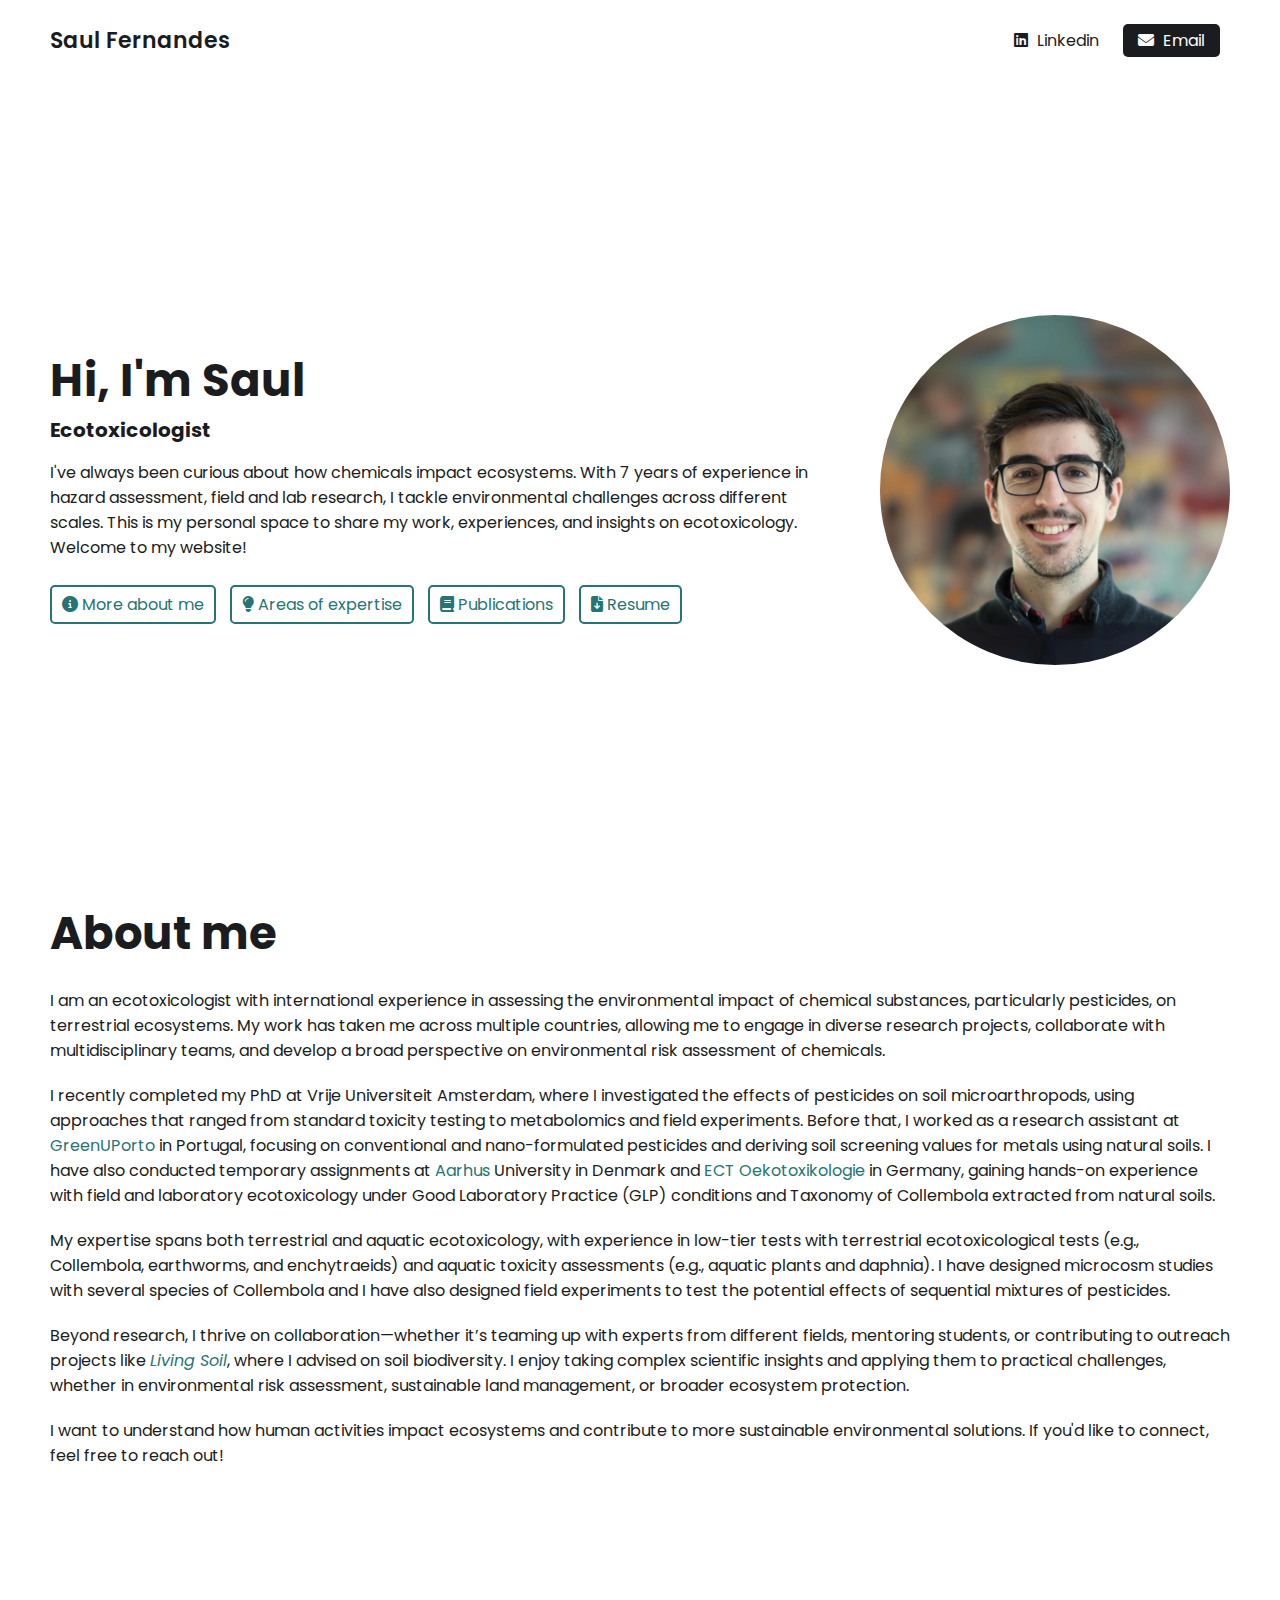
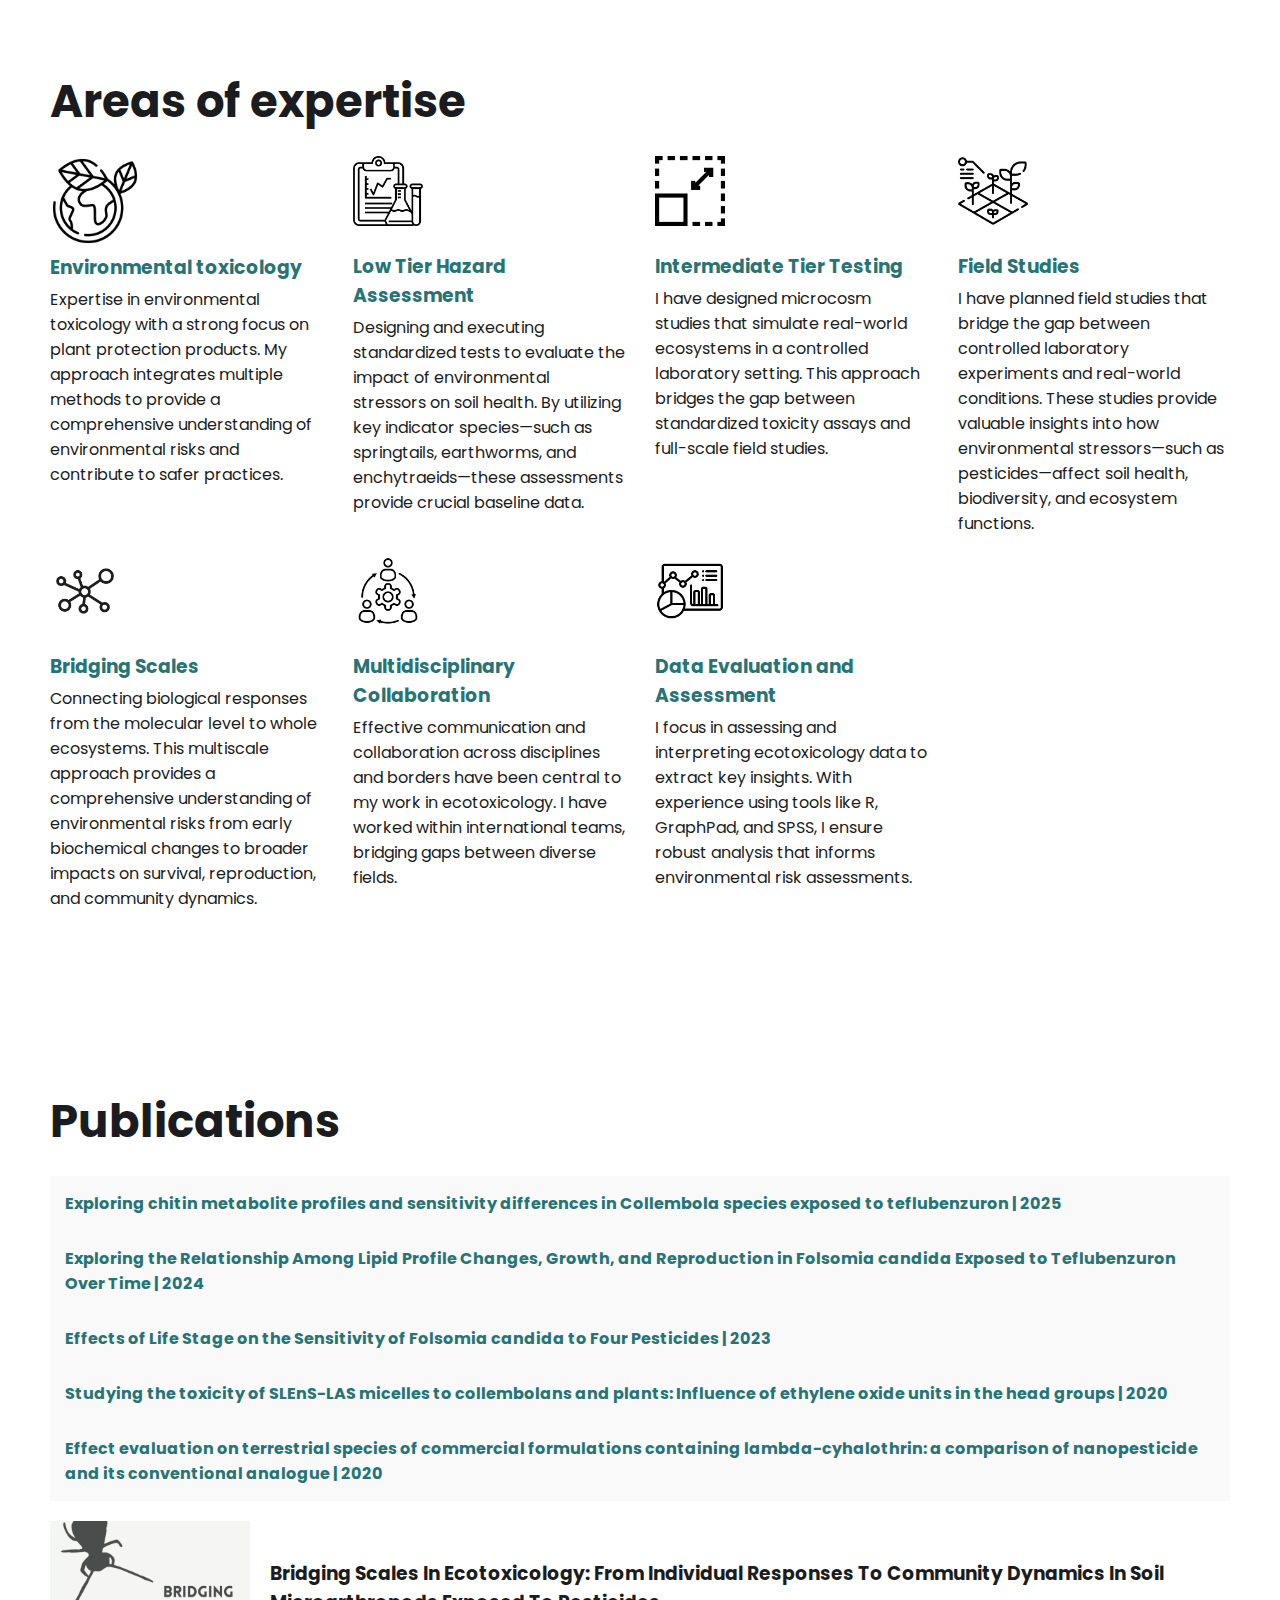
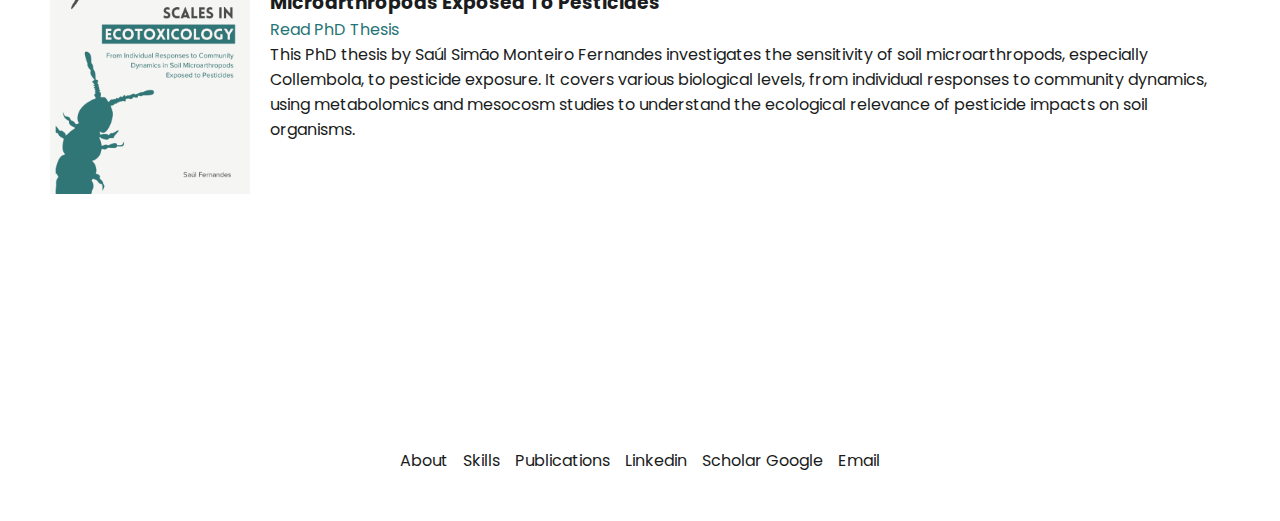
==== index.html @ 795090fe "fixed publication & email" ====
<!DOCTYPE html>
<html lang="en">
<head>
    <meta charset="UTF-8">
    <meta name="viewport" content="width=device-width, initial-scale=1.0">


    <link rel="preconnect" href="https://fonts.googleapis.com">
    <link rel="preconnect" href="https://fonts.gstatic.com" crossorigin>
    <link href="https://fonts.googleapis.com/css2?family=Poppins:wght@400;600&display=swap" rel="stylesheet">

    <link rel="stylesheet" href="https://cdnjs.cloudflare.com/ajax/libs/font-awesome/6.7.2/css/all.min.css" integrity="sha512-Evv84Mr4kqVGRNSgIGL/F/aIDqQb7xQ2vcrdIwxfjThSH8CSR7PBEakCr51Ck+w+/U6swU2Im1vVX0SVk9ABhg==" crossorigin="anonymous" referrerpolicy="no-referrer" />

    <link rel="stylesheet" href="styles.css">
    <title>Portolio</title>
</head>
<body>
    
    <!-- NAVBAR -->
     <nav>
        <div class="left">
            <a href="/">Saul Fernandes</a>
        </div>
        <div class="right">
            <a href="https://www.linkedin.com/in/saulmfernandes/" target="_blank" rel="noopener noreferrer">
                <i class="fa-brands fa-linkedin"></i>
                <span>Linkedin</span>
            </a>

            <a href="mailto:saulmfernandes@outlook.com">
                <i class="fa-solid fa-envelope"></i>
                <span>Email</span>
            </a>
        </div>
     </nav>

     <main>


        <!-- SECTION 1: Hero -->
        <section class="hero-section">
          <div class="text">
            <h2>Hi, I'm Saul </h2>
            <h1> Ecotoxicologist</h1>
            <p>I've always been curious about how chemicals impact ecosystems. With 7 years of experience in hazard assessment, field and lab research, I tackle environmental challenges across different scales. This is my personal space to share my work, experiences, and insights on ecotoxicology. Welcome to my website!
    
            <div class="links">

              <a href="#more">
                <i class="fa-solid fa-circle-info"></i>
                <span>More about me</span>
              </a>
              
              <a href="#skills">
                <i class="fa-solid fa-lightbulb"></i>
                <span>Areas of expertise</span>
              </a>

              <a href="#publications">
                <i class="fa-solid fa-book"></i>
                <span>Publications</span>
              </a>
                            
              <a href="fernandes_resume.pdf" download="fernandes_resume.pdf">
                <i class="fa-solid fa-file-arrow-down"></i>
                <span>Resume</span>
              </a>
            </div>
          </div>
    
          <div class="headshot">
            <img src="images/hero-headshot.webp" alt="john doe headshot">
          </div>
        </section>
        <!--SECTION 2: ABOUT ME-->

        <section id="more" class="more-section">
          <div class="text">
            <h2> About me </h2>
            <p>I am an ecotoxicologist with international experience in assessing the environmental impact of chemical substances, particularly pesticides, on terrestrial ecosystems. My work has taken me across multiple countries, allowing me to engage in diverse research projects, collaborate with multidisciplinary teams, and develop a broad perspective on environmental risk assessment of chemicals.</p>

            <p>I recently completed my PhD at Vrije Universiteit Amsterdam, where I investigated the effects of pesticides on soil microarthropods, using approaches that ranged from standard toxicity testing to metabolomics and field experiments. Before that, I worked as a research assistant at <a href="https://www.fc.up.pt/GreenUPorto/en/" target="_blank">GreenUPorto</a> in Portugal, focusing on conventional and nano-formulated pesticides and deriving soil screening values for metals using natural soils. I have also conducted temporary assignments at <a href="https://ecos.au.dk/en/researchconsultancy/themes/climatic-stress-lab" target="_blank">Aarhus</a> University in Denmark and <a href="https://ect.de/" target="_blank">ECT Oekotoxikologie</a> in Germany, gaining hands-on experience with field and laboratory ecotoxicology under Good Laboratory Practice (GLP) conditions and Taxonomy of Collembola extracted from natural soils.</p>

            <p>My expertise spans both terrestrial and aquatic ecotoxicology, with experience in low-tier tests with terrestrial ecotoxicological tests (e.g., Collembola, earthworms, and enchytraeids) and aquatic toxicity assessments (e.g., aquatic plants and daphnia). I have designed microcosm studies with several species of Collembola and I have also designed field experiments to test the potential effects of sequential mixtures of pesticides.</p>

            <p>Beyond research, I thrive on collaboration—whether it’s teaming up with experts from different fields, mentoring students, or contributing to outreach projects like <i><a href="https://insideoutside.nl/Living-Soil#:~:text=Studio%20Lecture%202023%3A%20Lecture%20on%20Symbiotic%20underground%20networks%20given%20by%20Justin%20Stewart%2C%20evolutionary%20ecologist%20/%20VU%20Amsterdam%20and%20Saul%20Fernandes%2C%20ecotoxicologist%20and%20collembola%20expert%20/%20VU%20Amsterdam." target="_blank">Living Soil</a></i>, where I advised on soil biodiversity. I enjoy taking complex scientific insights and applying them to practical challenges, whether in environmental risk assessment, sustainable land management, or broader ecosystem protection.</p>

            <p>I want to understand how human activities impact ecosystems and contribute to more sustainable environmental solutions. If you'd like to connect, feel free to reach out!</p>


         <!--SECTION 3: SKILLS-->
           
        <section id="skills" class="skills-section">
          <h2>Areas of expertise</h2>
          <div class="skills-container">
            <!-- skills 1 -->
            <div class="skills-item">
              <img src="images/environment-icon.png" width="90" height="90">
              <h3>Environmental toxicology</h3>
              <p>Expertise in environmental toxicology with a strong focus on plant protection products. My approach integrates multiple methods to provide a comprehensive understanding of environmental risks and contribute to safer practices.</p>
            </div>
            
            <!-- skills 2: Low Tier Hazard Assessment -->
            <div class="skills-item">
              <div class="icon">
                <img src="images/lab-icon.png" width="70" height="70">
              </div>
              <h3>Low Tier Hazard Assessment</h3>
              <p>
                Designing and executing standardized tests to evaluate the impact of environmental stressors on soil health. By utilizing key indicator species—such as springtails, earthworms, and enchytraeids—these assessments provide crucial baseline data.
              </p>
            </div>

                    <!-- skills 3 -->
            <div class="skills-item">
              <div class="icon">
                <img src="images/intermediate-icon.png" width="70" height="70">
              </div>
              <h3>Intermediate Tier Testing</h3>
              <p>I have designed microcosm studies that simulate real-world ecosystems in a controlled laboratory setting. This approach bridges the gap between standardized toxicity assays and full-scale field studies.</p>
            </div>
        
            <!-- skills 4: Field Studies -->
            <div class="skills-item">
              <div class="icon">
                <img src="images/field-icon.png" width="70" height="70">
              </div>
              <h3>Field Studies</h3>
              <p>
                I have planned field studies that bridge the gap between controlled laboratory experiments and real-world conditions. These studies provide valuable insights into how environmental stressors—such as pesticides—affect soil health, biodiversity, and ecosystem functions.
              </p>
            </div>

            <!-- skills 5: Bridging Scales -->
            <div class="skills-item">
              <div class="icon">
                <img src="images/scales-icon.png" width="70" height="70">
              </div>
              <h3>Bridging Scales</h3>
              <p>
               Connecting biological responses from the molecular level to whole ecosystems. This multiscale approach provides a comprehensive understanding of environmental risks from early biochemical changes to broader impacts on survival, reproduction, and community dynamics.
              </p>
            </div>

            <!-- skills 6: Communication & Multidisciplinary Collaboration -->
            <div class="skills-item">
              <div class="icon">
                <img src="images/colab-icon.png" width="70" height="70">
              </div>
              <h3>Multidisciplinary Collaboration</h3>
              <p>
                Effective communication and collaboration across disciplines and borders have been central to my work in ecotoxicology. I have worked within international teams, bridging gaps between diverse fields. 
              </p>
            </div>

               
            <!-- skills 7: Data Analysis -->
            <div class="skills-item">
              <div class="icon">
                <img src="images/data-icon.png" width="70" height="70">
              </div>
              <h3>Data Evaluation and Assessment</h3>
              <p>
                I focus in assessing and interpreting ecotoxicology data to extract key insights. With experience using tools like R, GraphPad, and SPSS, I ensure robust analysis that informs environmental risk assessments.
              </p>
            </div>

        </section>
                     
        <section id="publications" class="publications-section"></section>
            <h2>Publications</h2>
              <div class="faq-container">
                      <div class="faq-item" id="faq1">
                      <div class="faq-question"><a href="#faq1">Exploring chitin metabolite profiles and sensitivity differences in Collembola species exposed to teflubenzuron | 2025</a></div>
                      <div class="faq-answer"><p>Authors: Saúl Fernandes, Diana Ilyaskina, Matty P Berg, Marja H Lamoree, Pim E G Leonards, Cornelis A M van Gestel.</p>
                      <p>This study explores how different Collembola species respond to the pesticide teflubenzuron, focusing on chitin metabolism and sensitivity. It highlights the need for species-specific risk assessments in environmental regulations.</p>
                      <p><a href="https://www.sciencedirect.com/science/article/pii/S0147651325001101?via%3Dihub" target="_blank">Read Paper</a></p></div>
                </div>
                <div class="faq-container">
                  <div class="faq-item" id="faq2">
                  <div class="faq-question"><a href="#faq2">Exploring the Relationship Among Lipid Profile Changes, Growth, and Reproduction in Folsomia candida Exposed to Teflubenzuron Over Time | 2024</a></div>
                  <div class="faq-answer"><p>Authors: Diana Ilyaskina, Saúl Fernandes, Matty P. Berg, Marja H. Lamoree, Cornelis A. M. van Gestel, and Pim E. G. Leonards.</p>
                  <p>This study explores the effects of the insecticide teflubenzuron on Folsomia candida, linking lipid profile changes with reproduction and stress. Findings suggest lipid analysis can serve as an early-warning tool for pesticide-induced reproductive disturbances.</p>
                  <p><a href="https://setac.onlinelibrary.wiley.com/doi/full/10.1002/etc.5851" target="_blank">Read Paper</a></p>
                </div>
            </div>
          </div>
          <div class="faq-container">
            <div class="faq-item" id="faq3">
              <div class="faq-question"><a href="#faq3">Effects of Life Stage on the Sensitivity of Folsomia candida to Four Pesticides | 2023</a></div>
              <div class="faq-answer">
                <p>Authors: Saúl Fernandes, Kees Buskermolen, Diana Ilyaskina, Ruben Bakker, Cornelis A. M. van Gestel.</p>
                <p>This study investigates the sensitivity of Folsomia candida to four pesticides (cyproconazole, teflubenzuron, imidacloprid, and thiacloprid) at different life stages. Results indicate that younger springtails are more sensitive to insecticides, highlighting the importance of life stage in pesticide risk assessment.</p>
                <p><a href="https://setac.onlinelibrary.wiley.com/doi/full/10.1002/etc.5682" target="_blank">Read Paper</a></p>
              </div>
            </div>
          </div>
          
          <div class="faq-container">
            <div class="faq-item" id="faq4">
              <div class="faq-question"><a href="#faq4">Studying the toxicity of SLEnS-LAS micelles to collembolans and plants: Influence of ethylene oxide units in the head groups | 2020</a></div>
              <div class="faq-answer">
                <p>Authors: S. Fernandes, V. Nogueira, F. Antunes, I. Lopes, R. Pereira.</p>
                <p>This study evaluates the ecotoxicity of mixed micelles of linear alkylbenzene sulfonic acid (LAS) and ether sulfate-based surfactants (SLEnS) on soil organisms. Findings show that micelles with fewer ethylene oxide (EO) units are more toxic to Folsomia candida, and formulations with higher EO units are less hazardous, suggesting more sustainable surfactant designs.</p>
                <p><a href="https://doi.org/10.1016/j.jhazmat.2020.122522" target="_blank">Read Paper</a></p>
              </div>
            </div>
          </div>
        </div>
        <div class="faq-container">
          <div class="faq-item" id="faq5">
            <div class="faq-question"><a href="#faq5">Effect evaluation on terrestrial species of commercial formulations containing lambda-cyhalothrin: a comparison of nanopesticide and its conventional analogue | 2020</a></div>
            <div class="faq-answer">
              <p>Authors: Tatiana Andreani, Cláudio Matusse, Marta Gomes, Saul Fernandes, Anabela Cachada, Ruth Pereira.</p>
              <p>This study compares the toxicity of conventional and nanoencapsulated formulations of lambda-cyhalothrin on soil invertebrates and terrestrial plants. The findings highlight the increased toxicity of the nanoencapsulated insecticide on Folsomia candida and its impact on plant germination, underlining the importance of further ecotoxicological assessments for nanopesticides.</p>
              <p><a href="https://www.cabidigitallibrary.org/doi/full/10.5555/20219991161" target="_blank">Read Paper</a></p>
            </div>
          </div>
        </div>
        
        <section class="thesis">
          <div class="thesis-image">
            <img src="images/thesis.png" alt="Bridging Scales In Ecotoxicology Thesis Image" />
          </div>
          <div class="publication-text">
            <h3>Bridging Scales In Ecotoxicology: From Individual Responses To Community Dynamics In Soil Microarthropods Exposed To Pesticides</h3>
            <!-- Move the link outside of the paragraph -->
            <a href="https://research.vu.nl/en/publications/bridging-scales-in-ecotoxicology-from-individual-responses-to-com" target="_blank">Read PhD Thesis</a>
            <p>This PhD thesis by Saúl Simão Monteiro Fernandes investigates the sensitivity of soil microarthropods, especially Collembola, to pesticide exposure. It covers various biological levels, from individual responses to community dynamics, using metabolomics and mesocosm studies to understand the ecological relevance of pesticide impacts on soil organisms.</p>
          </div>
        </section>
        
      
</body>

<footer class="footer">
  <div class="footer-content">
      <nav>
          <a href="#about">About</a>
          <a href="#skills">Skills</a>
          <a href="#publications">Publications</a>
          <a href="https://www.linkedin.com/in/saulmfernandes/" target="_blank" rel="noopener noreferrer"><span>Linkedin</span></a>
          <a href="https://scholar.google.com/citations?hl=en&user=Pa9dKQcAAAAJ&view_op=list_works&sortby=pubdate"><span>Scholar Google</span></a>
          <a href="mailto:saulmfeernandes@outlook.com">    <span>Email</span></a>
      </nav>
  </div>
</footer>

</html>
---- styles.css ----
:root {
  --text-color: #1a1c20;
  --subtitle-color:#267475;
  --link-color: #267475;
  --background-color: #ffffff;
}

/* Global reset for margin, padding, and box-sizing to avoid inconsistencies across browsers */
* {
  margin: 0;
  padding: 0;
  box-sizing: border-box;
}

/* Smooth scrolling behavior when navigating through anchors */
html {
  scroll-padding-top: 80px; /* Adjust this value based on your navbar height */
}
/* Body styling: Background, text color, and max-width for layout */
body {
  font-family: 'Poppins', sans-serif;
  color: var(--text-color);
  background-color: var(--background-color);
  max-width: 1400px;
  margin: 0 auto;
}

/* Link styling */
a {
  color: var(--link-color);
  text-decoration: none;
}

/* NAVBAR */
nav {
  display: flex; /* Flexbox layout for navbar items */
  justify-content: space-between; /* Space between navbar items */
  align-items: center; /* Vertically center navbar items */
  padding: 0 50px;
  height: 80px;
}

/* Styling for links in the navbar on the left */
nav .left a {
  color: var(--text-color);
  font-size: 22px;
  font-weight: 600;
}

/* Styling for links in the navbar on the right */
nav .right a {
  color: var(--text-color);
  margin: 0 10px;
}

/* Styling for the last link on the right (button-style) */
nav .right a:last-child {
  color: var(--background-color);
  background-color: var(--text-color);
  padding: 5px 15px;
  border-radius: 5px;
}

/* Styling for span within links in navbar */
nav .right a span {
  margin-left: 5px;
}

/* SECTION 1: Hero */
.hero-section {
  display: flex; /* Flexbox for the hero section */
  justify-content: space-between; /* Space between text and image */
  align-items: center; /* Center vertically */
  height: calc(100vh - 80px); /* Full height minus navbar */
  padding: 0 50px;
  gap: 40px; /* Space between text and image */
}

.hero-section .text {
  flex: 5; /* Text section takes 5 parts of the space */

}

.hero-section .text h2 {
  font-size: 45px; /* Larger font size for title */
}

.hero-section .text h1 {
  font-size: 20px; /* Larger font size for title */
  margin-bottom: 15px; /* Adjust this value to control the space */
}

.hero-section .text .links {
  margin-top: 25px;
}

.hero-section .text .links a {
  display: inline-block; /* Inline block for links */
  padding: 5px 10px;
  border: 2px solid var(--link-color);
  border-radius: 5px;
  margin-right: 10px;
  margin-bottom: 10px;
  transition: .1s;
}

.hero-section .text .links a:hover {
  color: var(--text-color);
  border: 2px solid var(--text-color);
}

/* Headshot section in the hero: image */
.hero-section .headshot {
  flex: 2; /* Image section takes 2 parts of the space */
  display: flex;
  justify-content: right;
}

.hero-section .headshot img {
  width: 350px;
  border-radius: 50%; /* Circular image */
}


/* SECTION 2: About me */
.more-section {
  display: flex;
  align-items: flex-start; /* Align content to the left */
  height: calc(100vh - 80px);
  padding: 0 50px;
}


.more-section .text h2 {
  font-size: 45px; /* Larger font size for title */
  margin-bottom: 20px; /* Adjust this value to control the space */
  }

.more-section .text {
  font-size: 20; /* Larger font size for title */
}

.more-section .text p {
  margin-bottom: 20px; /* Adjust this value to control the space */
}
/* a selects for links */
.more-section a:hover {
  color: var(--text-color);
}

/* SECTION 3: Skills */
.skills-section {
  display: flex;
  flex-direction: column; /* Stack elements vertically */
  align-items: flex-start; /* Align content to the left */
  height: calc(100vh - 80px);
  margin-top: 200px;
}

.skills-section h2 {
  font-size: 36px;
  margin-bottom: 30px;
  text-align: left; /* Ensure text aligns left */
}
.skills-section h3 {
  font-size: 20;
  color: var(--subtitle-color);
  margin-bottom: 5px;
  text-align: left; /* Ensure text aligns left */
}

.skills-container {
  display: grid;
  text-align: left;
  grid-template-columns: repeat(4, 1fr); /* 4 items per row */
  gap: 0px 30px; /* Increased vertical space (50px) between boxes */
  max-width: 1400px; /* Match the width of the rest of the page */
  margin: 0 auto; /* Center the section */
}

.icon {
  font-size: 40px;
  margin-bottom: 10px;
}

/* Section 4: Publications */
.publications-section {
  display: flex;
  flex-direction: column;
  align-items: flex-start;
  padding: 0 50px; 
  margin-top: 200px; /* Space after the previous section */
  width: 100%;
}


.faq-container {
  overflow: hidden;
}


.faq-question {
  background: #f9f9f9;
  padding: 15px;
  cursor: pointer;
  font-weight: bold;
  display: flex;
  justify-content: space-between;
  align-items: center;
}

.faq-answer {
  display: none;
  padding: 15px;
  background: #fff;
}
.faq-item:target .faq-answer {
  display: block;
}

/* Section 4.1: thesis promo*/
.thesis {
  display: flex;
  justify-content: space-between;
  align-items: center;
  margin: 20px 0;
}

.thesis-content {
  display: flex;
  flex-direction: row;
  align-items: center;
}

.thesis-image img {
  width: 200px; /* Set the width of the image */
  height: auto;
  margin-right: 20px; /* Space between the image and text */
}

.thesis-text {
  max-width: 600px; /* Limit the width of the text */
}

.thesis-text h3 {
  font-size: 1.5rem;
  margin-bottom: 10px;
}

.thesis-text p {
  font-size: 1rem;
  margin-bottom: 10px;
}

.thesis-text a {
  text-decoration: none;
  color: #007BFF;
  font-weight: bold;
}

.thesis-text a:hover {
  text-decoration: underline;
}


/* Section 5: footer */
.footer {
  text-align: center;
  padding: 20px 0;
  margin-top: 200px; /* Space between content and footer */
}

.footer-content {
  display: flex;
  flex-direction: column;
  align-items: center;
  gap: 10px;
}

.footer nav {
  display: flex;
  gap: 15px;
}

.footer a {
  color:#1a1c20;
  text-decoration: none;
  transition: color 0.3s ease;
}

.footer a:hover {
  color: #267475; /* Highlight color on hover */
}



/* Ensuring the layout is responsive */
@media (max-width: 850px) {
  /* SECTION 1: Hero */
  .hero-section {
    margin-top: 90px; /* Adjust as needed depending on navbar height */
    flex-direction: column; /* Stack elements vertically */
    align-items: center; /* Center content */
  }

  .more-section {
    flex-direction: column; /* Stack text vertically on smaller screens */
    align-items: center; /* Center text content */
    padding: 0 20px; /* Add some padding on the sides for mobile */
    max-width: 100%; /* Ensure the content doesn't stretch beyond the screen */
    box-sizing: border-box; /* Prevent overflow from padding */
  }

  .more-section .text {
    text-align: center; /* Center-align text for better readability on small screens */
    max-width: 100%; /* Ensure the text doesn't overflow */
    box-sizing: border-box; /* Include padding in the width calculation */
  }

  .more-section .text h2 {
    font-size: 36px; /* Adjust font size on smaller screens */
  }

  .more-section .text p {
    font-size: 18px; /* Adjust font size of paragraph */
  }

  /* SECTION 3: Skills */

  .skills-section{
    margin-bottom: 1900px;
  }
  
  .skills-container {
    display: flex;
    flex-direction: column; /* Stack the skills items vertically */
    gap: 20px; /* Add spacing between items */
    align-items: center;
  }

  .skills-item {
    width: 100%; /* Ensure items take the full width of the container */
    display: flex;
    flex-direction: column; /* Stack icon and text vertically */
    align-items: center; /* Center the content */
  }

  .icon img {
    width: 60px; /* Reduce the icon size on smaller screens */
    height: 60px;
  }

  .skills-item h3 {
    font-size: 20px; /* Adjust title font size */
    text-align: center;
  }

  .skills-item p {
    font-size: 16px; /* Adjust text font size for readability */
    text-align: center; /* Center the text */
  }

  /* Section 4: Publications */
  .publications-section {
    display: flex;
    flex-direction: column;
    align-items: flex-start;
    padding: 0 50px; 
    margin-top: 1000px; /* Space after the previous section */
    width: 100%;
  }

  .thesis {
    flex-direction: column; /* Stack image and text */
    align-items: center;
    justify-content: center;
  }

  /* Keep the publication-text visible but hide only the paragraph */
  .publication-text {
    display: block; /* Ensure the container stays visible */
    text-align: center; /* Center-align text */
  }

  /* Hide only the paragraph text */
  .publication-text p {
    display: none; /* Hide the paragraph text */
  }

  /* Keep the title and link visible */
  .publication-text h3 {
    display: none;
  }

  .publication-text a {
    display: inline-block; /* Ensure the link stays visible */
    margin-top: 10px; /* Space between title and link */
    color: var(--link-color); /* Link color */
    font-weight: bold; /* Make link bold */
    text-decoration: none; /* Remove underline */
  }

  /* Optional: Add hover effect for the link */
  .publication-text a:hover {
    text-decoration: underline;
  }

  /* Make image responsive */
  .thesis-image img {
    width: 100%;
    max-width: 300px; /* Control the image size */
  }

  /* Optional: Margin between image and text */
  .thesis-image {
    margin-bottom: 10px;
    margin-top: 50px;
  }

  /* SECTION 5: Footer */
  .footer {
    flex-direction: column; /* Stack items vertically on smaller screens */
    align-items: center; /* Center the footer content */
    justify-content: center; /* Center the content vertically */
    margin-bottom: 50px;

  }

  .footer-content {
    display: flex;
    flex-direction: column; /* Stack content vertically in footer */
    align-items: center; /* Center content */
    gap: 10px; /* Add space between elements */
  }

  .footer nav {
    display: flex;
    flex-direction: column; /* Stack nav items vertically */
    align-items: center; /* Center nav items */
    gap: 10px; /* Add space between nav links */
  }

  .footer a {
    font-size: 16px; /* Adjust font size for smaller screens */
  }
}

@media (max-width: 740px) {
  /* SECTION 1: Hero */
  .hero-section {
    margin-top: 90px; /* Adjust as needed depending on navbar height */
    flex-direction: column-reverse; /* Stack hero section content vertically */
    align-items: center; /* Center content */
  }

  .hero-section .headshot img {
    width: 300px;
  }

  /* SECTION 3: About me */
  .more-section {
    text-align: center;
    margin-top: 70px;
    padding: 0 40px; /* Add padding for better spacing */
    max-width: 100%; /* Ensure content doesn't overflow */
    box-sizing: border-box;
  }

@media (max-width: 600px) {
  /* NAVBAR */
  nav {
    padding: 0 20px;
  }

  nav .right a {
    font-size: 22px;
  }

  nav .right a:last-child {
    color: var(--text-color);
    background-color: transparent;
    padding: 0;
  }

  nav .right a span {
    display: none;
  }

  /* SECTION 1: Hero */
  .hero-section {
    padding: 0 40px;
    margin-top: 250px; /* Adjust as needed depending on navbar height */
    text-align: center;
    max-width: 100%; /* Ensure content doesn't overflow */
    box-sizing: border-box;
  }

  .hero-section .text h2 {
    font-size: 30px;
  }

  /* SECTION 3: About me */
  .more-section {
    padding: 0 40px;
    max-width: 100%; /* Ensure content doesn't overflow */
    box-sizing: border-box;
  }

  .more-section .text h2 {
    font-size: 30px; /* Smaller title size for smaller screens */
  }

  .more-section .text p {
    font-size: 16px; /* Smaller text for paragraphs */
  }


}
}
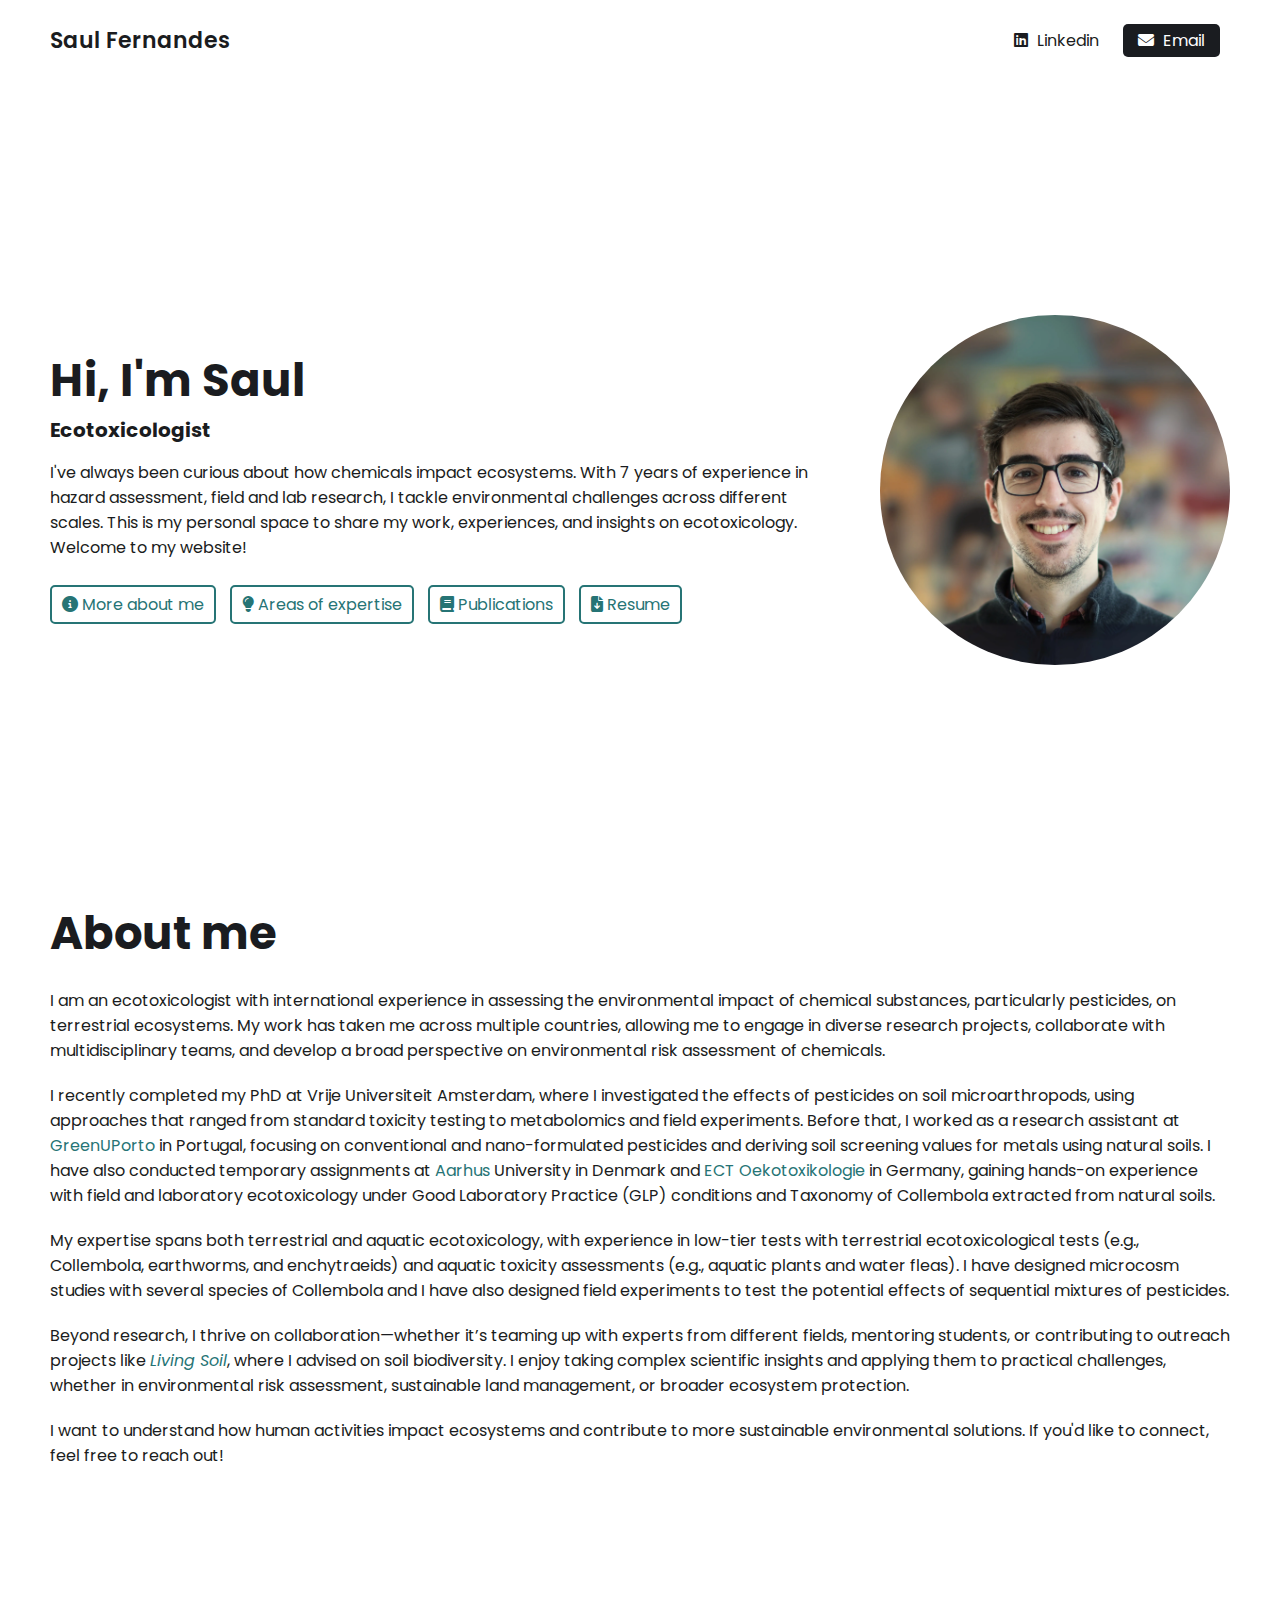
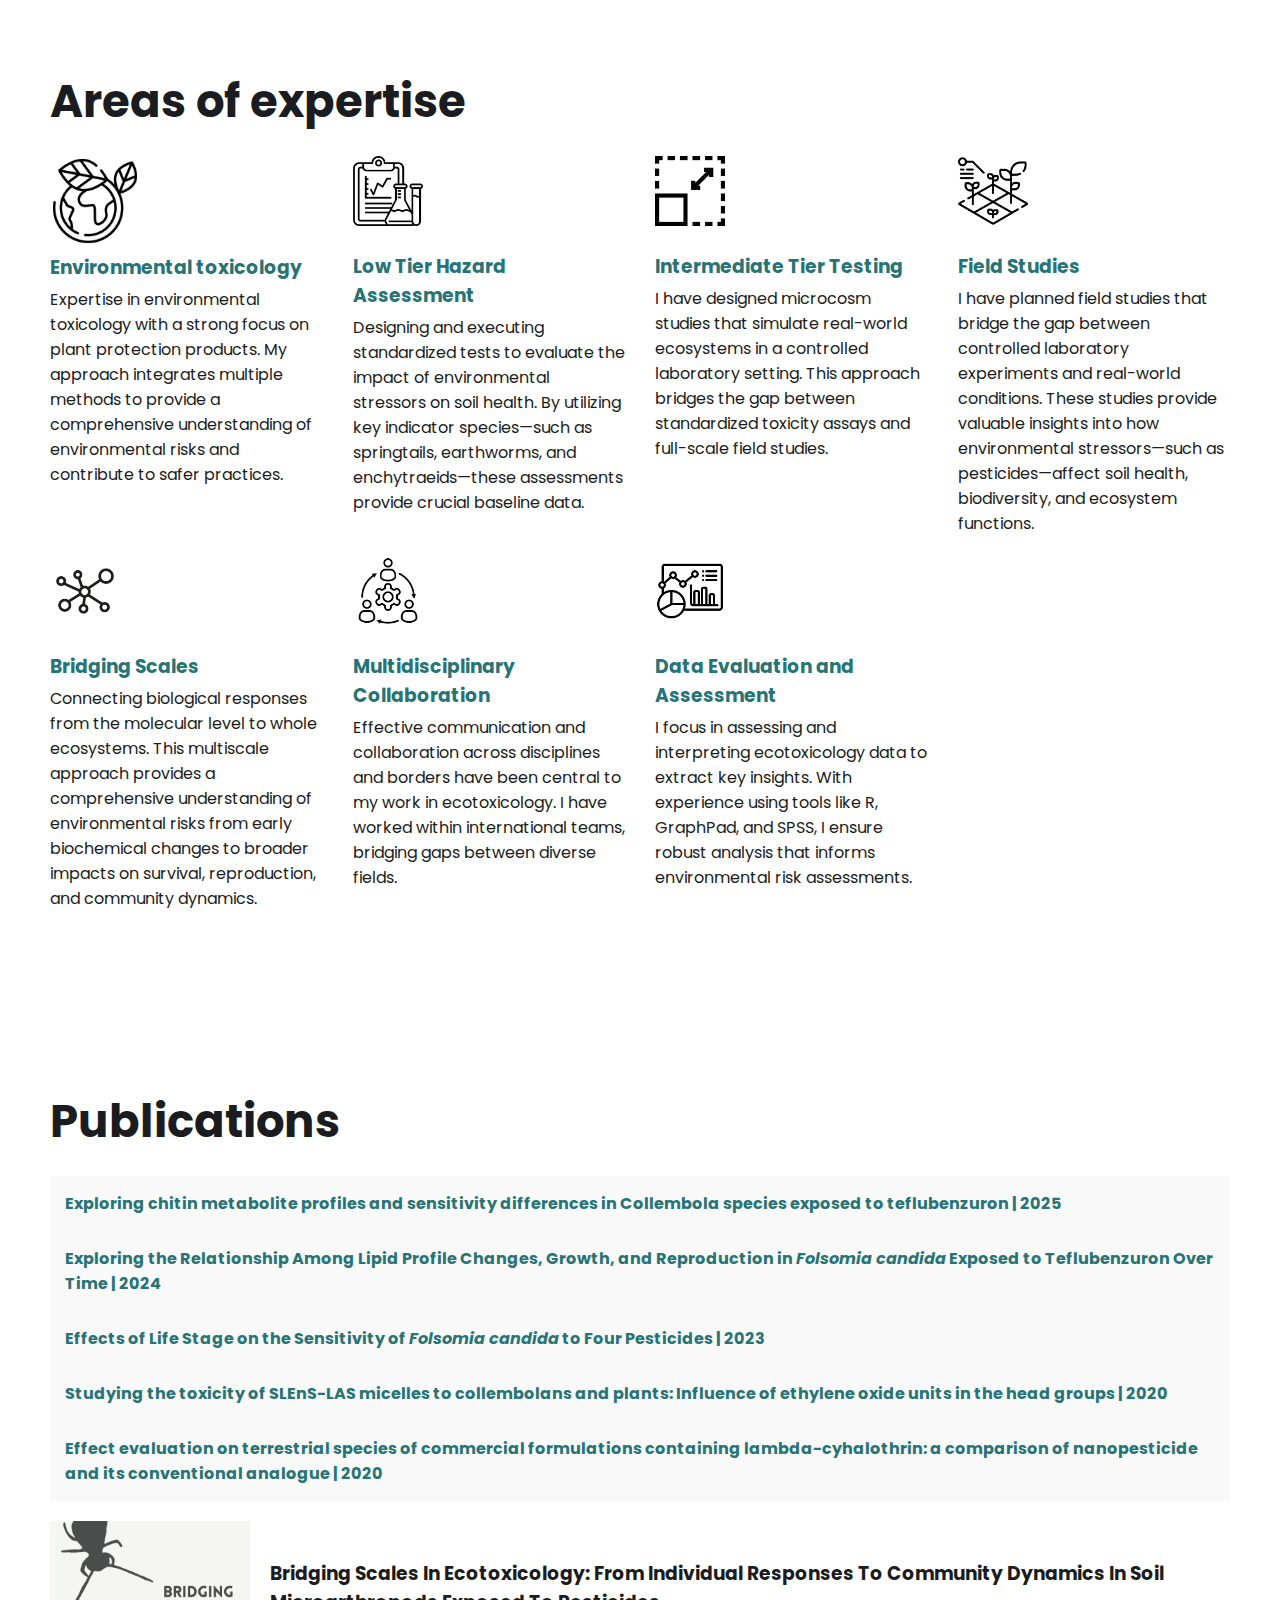
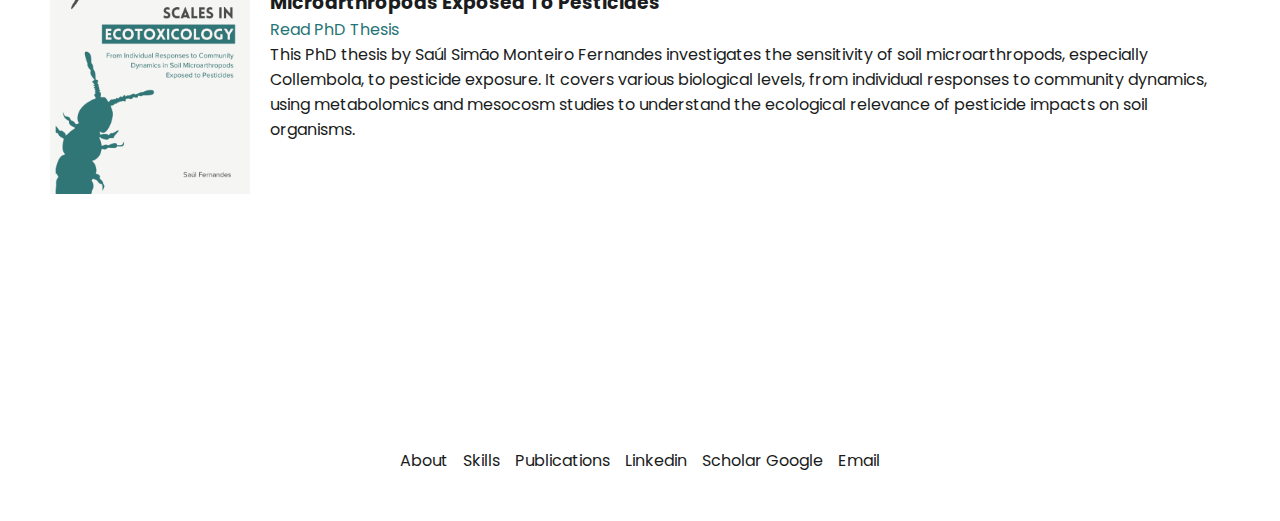
==== commit cdfe4b8e: "Small changes tet + faq to pub + space in phone screen" ====
--- a/index.html
+++ b/index.html
@@ -12,7 +12,7 @@
     <link rel="stylesheet" href="https://cdnjs.cloudflare.com/ajax/libs/font-awesome/6.7.2/css/all.min.css" integrity="sha512-Evv84Mr4kqVGRNSgIGL/F/aIDqQb7xQ2vcrdIwxfjThSH8CSR7PBEakCr51Ck+w+/U6swU2Im1vVX0SVk9ABhg==" crossorigin="anonymous" referrerpolicy="no-referrer" />
 
     <link rel="stylesheet" href="styles.css">
-    <title>Portolio</title>
+    <title>Saul Fernandes</title>
 </head>
 <body>
     
@@ -81,7 +81,7 @@
 
             <p>I recently completed my PhD at Vrije Universiteit Amsterdam, where I investigated the effects of pesticides on soil microarthropods, using approaches that ranged from standard toxicity testing to metabolomics and field experiments. Before that, I worked as a research assistant at <a href="https://www.fc.up.pt/GreenUPorto/en/" target="_blank">GreenUPorto</a> in Portugal, focusing on conventional and nano-formulated pesticides and deriving soil screening values for metals using natural soils. I have also conducted temporary assignments at <a href="https://ecos.au.dk/en/researchconsultancy/themes/climatic-stress-lab" target="_blank">Aarhus</a> University in Denmark and <a href="https://ect.de/" target="_blank">ECT Oekotoxikologie</a> in Germany, gaining hands-on experience with field and laboratory ecotoxicology under Good Laboratory Practice (GLP) conditions and Taxonomy of Collembola extracted from natural soils.</p>
 
-            <p>My expertise spans both terrestrial and aquatic ecotoxicology, with experience in low-tier tests with terrestrial ecotoxicological tests (e.g., Collembola, earthworms, and enchytraeids) and aquatic toxicity assessments (e.g., aquatic plants and daphnia). I have designed microcosm studies with several species of Collembola and I have also designed field experiments to test the potential effects of sequential mixtures of pesticides.</p>
+            <p>My expertise spans both terrestrial and aquatic ecotoxicology, with experience in low-tier tests with terrestrial ecotoxicological tests (e.g., Collembola, earthworms, and enchytraeids) and aquatic toxicity assessments (e.g., aquatic plants and water fleas). I have designed microcosm studies with several species of Collembola and I have also designed field experiments to test the potential effects of sequential mixtures of pesticides.</p>
 
             <p>Beyond research, I thrive on collaboration—whether it’s teaming up with experts from different fields, mentoring students, or contributing to outreach projects like <i><a href="https://insideoutside.nl/Living-Soil#:~:text=Studio%20Lecture%202023%3A%20Lecture%20on%20Symbiotic%20underground%20networks%20given%20by%20Justin%20Stewart%2C%20evolutionary%20ecologist%20/%20VU%20Amsterdam%20and%20Saul%20Fernandes%2C%20ecotoxicologist%20and%20collembola%20expert%20/%20VU%20Amsterdam." target="_blank">Living Soil</a></i>, where I advised on soil biodiversity. I enjoy taking complex scientific insights and applying them to practical challenges, whether in environmental risk assessment, sustainable land management, or broader ecosystem protection.</p>
 
@@ -169,50 +169,50 @@
                      
         <section id="publications" class="publications-section"></section>
             <h2>Publications</h2>
-              <div class="faq-container">
-                      <div class="faq-item" id="faq1">
-                      <div class="faq-question"><a href="#faq1">Exploring chitin metabolite profiles and sensitivity differences in Collembola species exposed to teflubenzuron | 2025</a></div>
-                      <div class="faq-answer"><p>Authors: Saúl Fernandes, Diana Ilyaskina, Matty P Berg, Marja H Lamoree, Pim E G Leonards, Cornelis A M van Gestel.</p>
+              <div class="pub-container">
+                      <div class="pub-item" id="pub1">
+                      <div class="pub-question"><a href="#pub1">Exploring chitin metabolite profiles and sensitivity differences in Collembola species exposed to teflubenzuron | 2025</a></div>
+                      <div class="pub-answer"><p>Authors: Saúl Fernandes, Diana Ilyaskina, Matty P Berg, Marja H Lamoree, Pim E G Leonards, Cornelis A M van Gestel.</p>
                       <p>This study explores how different Collembola species respond to the pesticide teflubenzuron, focusing on chitin metabolism and sensitivity. It highlights the need for species-specific risk assessments in environmental regulations.</p>
                       <p><a href="https://www.sciencedirect.com/science/article/pii/S0147651325001101?via%3Dihub" target="_blank">Read Paper</a></p></div>
                 </div>
-                <div class="faq-container">
-                  <div class="faq-item" id="faq2">
-                  <div class="faq-question"><a href="#faq2">Exploring the Relationship Among Lipid Profile Changes, Growth, and Reproduction in Folsomia candida Exposed to Teflubenzuron Over Time | 2024</a></div>
-                  <div class="faq-answer"><p>Authors: Diana Ilyaskina, Saúl Fernandes, Matty P. Berg, Marja H. Lamoree, Cornelis A. M. van Gestel, and Pim E. G. Leonards.</p>
-                  <p>This study explores the effects of the insecticide teflubenzuron on Folsomia candida, linking lipid profile changes with reproduction and stress. Findings suggest lipid analysis can serve as an early-warning tool for pesticide-induced reproductive disturbances.</p>
+                <div class="pub-container">
+                  <div class="pub-item" id="pub2">
+                  <div class="pub-question"><a href="#pub2">Exploring the Relationship Among Lipid Profile Changes, Growth, and Reproduction in <i>Folsomia candida</i> Exposed to Teflubenzuron Over Time | 2024</a></div>
+                  <div class="pub-answer"><p>Authors: Diana Ilyaskina, Saúl Fernandes, Matty P. Berg, Marja H. Lamoree, Cornelis A. M. van Gestel, and Pim E. G. Leonards.</p>
+                  <p>This study explores the effects of the insecticide teflubenzuron on <i>Folsomia candida</i>, linking lipid profile changes with reproduction and stress. Findings suggest lipid analysis can serve as an early-warning tool for pesticide-induced reproductive disturbances.</p>
                   <p><a href="https://setac.onlinelibrary.wiley.com/doi/full/10.1002/etc.5851" target="_blank">Read Paper</a></p>
                 </div>
             </div>
           </div>
-          <div class="faq-container">
-            <div class="faq-item" id="faq3">
-              <div class="faq-question"><a href="#faq3">Effects of Life Stage on the Sensitivity of Folsomia candida to Four Pesticides | 2023</a></div>
-              <div class="faq-answer">
+          <div class="pub-container">
+            <div class="pub-item" id="pub3">
+              <div class="pub-question"><a href="#pub3">Effects of Life Stage on the Sensitivity of <i>Folsomia candida</i> to Four Pesticides | 2023</a></div>
+              <div class="pub-answer">
                 <p>Authors: Saúl Fernandes, Kees Buskermolen, Diana Ilyaskina, Ruben Bakker, Cornelis A. M. van Gestel.</p>
-                <p>This study investigates the sensitivity of Folsomia candida to four pesticides (cyproconazole, teflubenzuron, imidacloprid, and thiacloprid) at different life stages. Results indicate that younger springtails are more sensitive to insecticides, highlighting the importance of life stage in pesticide risk assessment.</p>
+                <p>This study investigates the sensitivity of <i>Folsomia candida</i> to four pesticides (cyproconazole, teflubenzuron, imidacloprid, and thiacloprid) at different life stages. Results indicate that younger springtails are more sensitive to insecticides, highlighting the importance of life stage in pesticide risk assessment.</p>
                 <p><a href="https://setac.onlinelibrary.wiley.com/doi/full/10.1002/etc.5682" target="_blank">Read Paper</a></p>
               </div>
             </div>
           </div>
           
-          <div class="faq-container">
-            <div class="faq-item" id="faq4">
-              <div class="faq-question"><a href="#faq4">Studying the toxicity of SLEnS-LAS micelles to collembolans and plants: Influence of ethylene oxide units in the head groups | 2020</a></div>
-              <div class="faq-answer">
+          <div class="pub-container">
+            <div class="pub-item" id="pub4">
+              <div class="pub-question"><a href="#pub4">Studying the toxicity of SLEnS-LAS micelles to collembolans and plants: Influence of ethylene oxide units in the head groups | 2020</a></div>
+              <div class="pub-answer">
                 <p>Authors: S. Fernandes, V. Nogueira, F. Antunes, I. Lopes, R. Pereira.</p>
-                <p>This study evaluates the ecotoxicity of mixed micelles of linear alkylbenzene sulfonic acid (LAS) and ether sulfate-based surfactants (SLEnS) on soil organisms. Findings show that micelles with fewer ethylene oxide (EO) units are more toxic to Folsomia candida, and formulations with higher EO units are less hazardous, suggesting more sustainable surfactant designs.</p>
+                <p>This study evaluates the ecotoxicity of mixed micelles of linear alkylbenzene sulfonic acid (LAS) and ether sulfate-based surfactants (SLEnS) on soil organisms. Findings show that micelles with fewer ethylene oxide (EO) units are more toxic to <i>Folsomia candida</i>, and formulations with higher EO units are less hazardous, suggesting more sustainable surfactant designs.</p>
                 <p><a href="https://doi.org/10.1016/j.jhazmat.2020.122522" target="_blank">Read Paper</a></p>
               </div>
             </div>
           </div>
         </div>
-        <div class="faq-container">
-          <div class="faq-item" id="faq5">
-            <div class="faq-question"><a href="#faq5">Effect evaluation on terrestrial species of commercial formulations containing lambda-cyhalothrin: a comparison of nanopesticide and its conventional analogue | 2020</a></div>
-            <div class="faq-answer">
+        <div class="pub-container">
+          <div class="pub-item" id="pub5">
+            <div class="pub-question"><a href="#pub5">Effect evaluation on terrestrial species of commercial formulations containing lambda-cyhalothrin: a comparison of nanopesticide and its conventional analogue | 2020</a></div>
+            <div class="pub-answer">
               <p>Authors: Tatiana Andreani, Cláudio Matusse, Marta Gomes, Saul Fernandes, Anabela Cachada, Ruth Pereira.</p>
-              <p>This study compares the toxicity of conventional and nanoencapsulated formulations of lambda-cyhalothrin on soil invertebrates and terrestrial plants. The findings highlight the increased toxicity of the nanoencapsulated insecticide on Folsomia candida and its impact on plant germination, underlining the importance of further ecotoxicological assessments for nanopesticides.</p>
+              <p>This study compares the toxicity of conventional and nanoencapsulated formulations of lambda-cyhalothrin on soil invertebrates and terrestrial plants. The findings highlight the increased toxicity of the nanoencapsulated insecticide on <i>Folsomia candida</i> and its impact on plant germination, underlining the importance of further ecotoxicological assessments for nanopesticides.</p>
               <p><a href="https://www.cabidigitallibrary.org/doi/full/10.5555/20219991161" target="_blank">Read Paper</a></p>
             </div>
           </div>
@@ -236,7 +236,7 @@
 <footer class="footer">
   <div class="footer-content">
       <nav>
-          <a href="#about">About</a>
+          <a href="#more">About</a>
           <a href="#skills">Skills</a>
           <a href="#publications">Publications</a>
           <a href="https://www.linkedin.com/in/saulmfernandes/" target="_blank" rel="noopener noreferrer"><span>Linkedin</span></a>
--- a/styles.css
+++ b/styles.css
@@ -194,12 +194,12 @@
 }
 
 
-.faq-container {
+.pub-container {
   overflow: hidden;
 }
 
 
-.faq-question {
+.pub-question {
   background: #f9f9f9;
   padding: 15px;
   cursor: pointer;
@@ -209,12 +209,12 @@
   align-items: center;
 }
 
-.faq-answer {
+.pub-answer {
   display: none;
   padding: 15px;
   background: #fff;
 }
-.faq-item:target .faq-answer {
+.pub-item:target .pub-answer {
   display: block;
 }
 
@@ -328,7 +328,7 @@
   /* SECTION 3: Skills */
 
   .skills-section{
-    margin-bottom: 1900px;
+    margin-bottom: 2000px;
   }
   
   .skills-container {
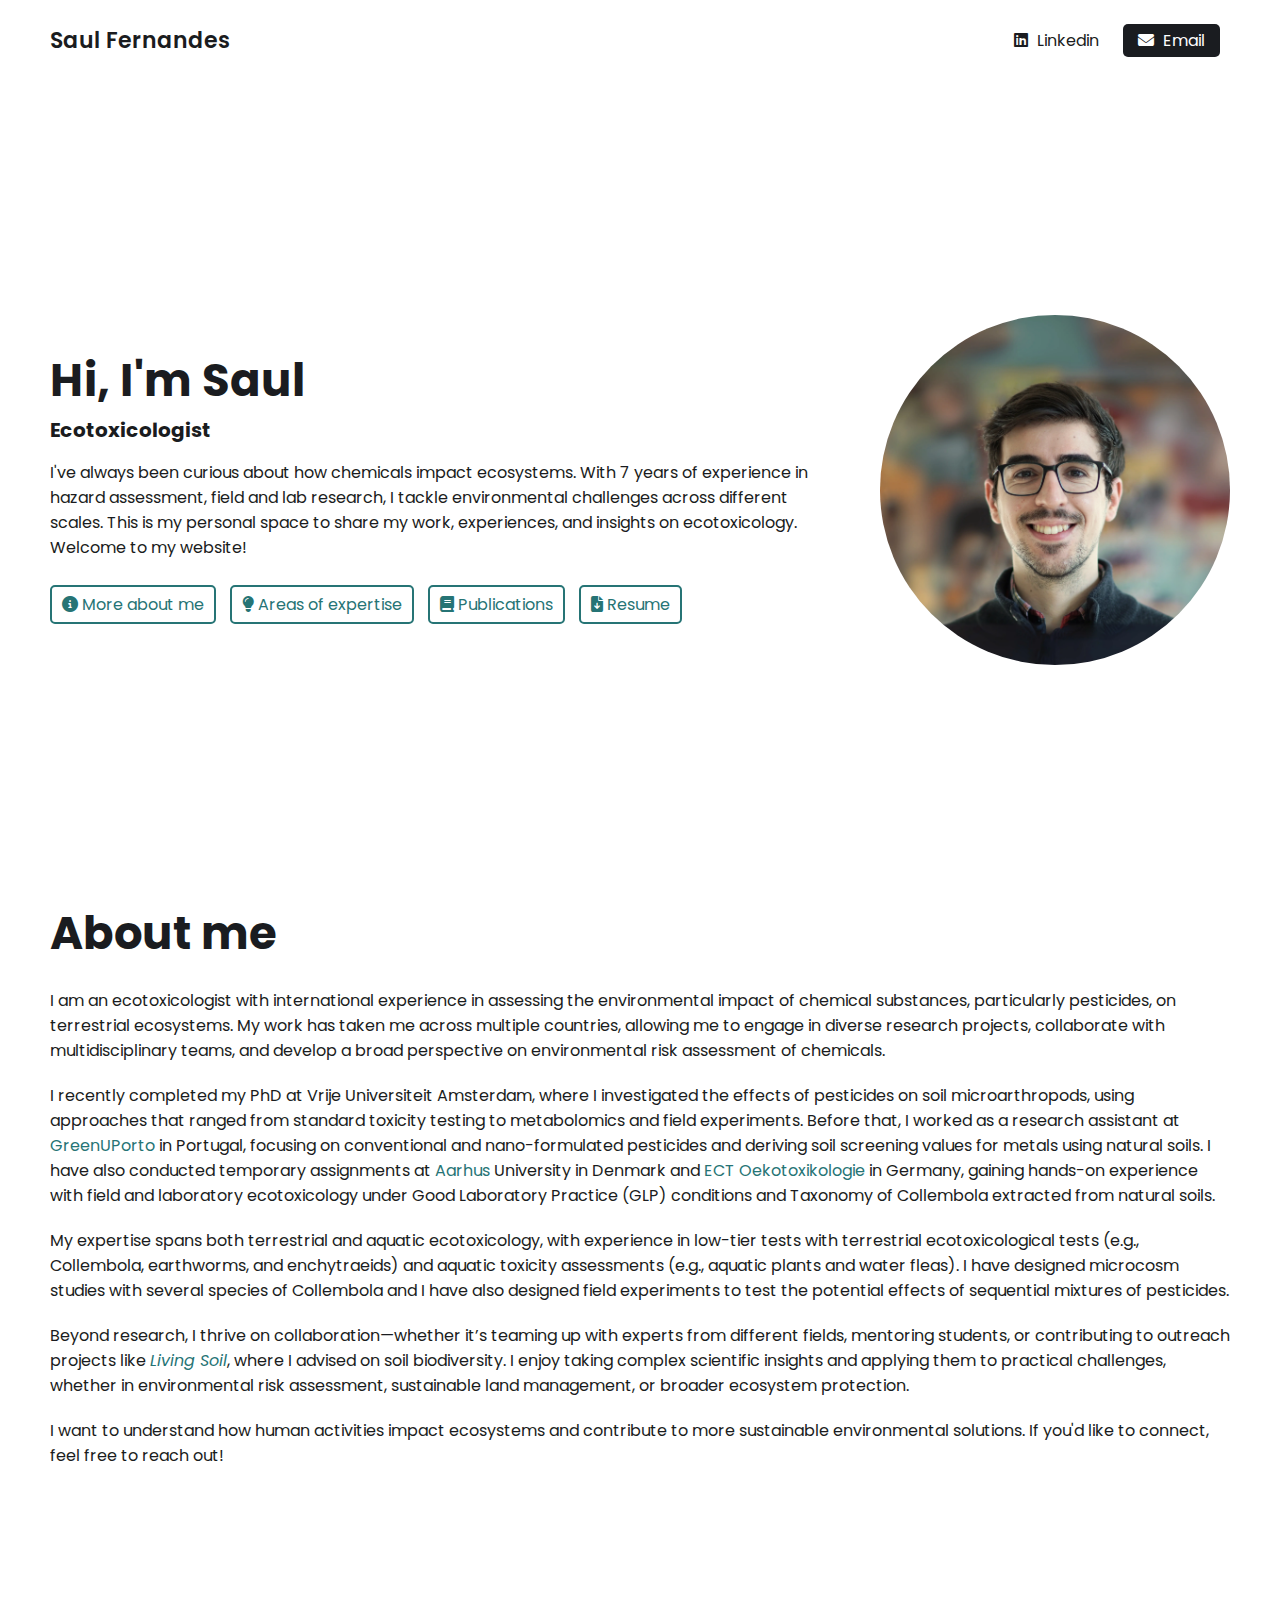
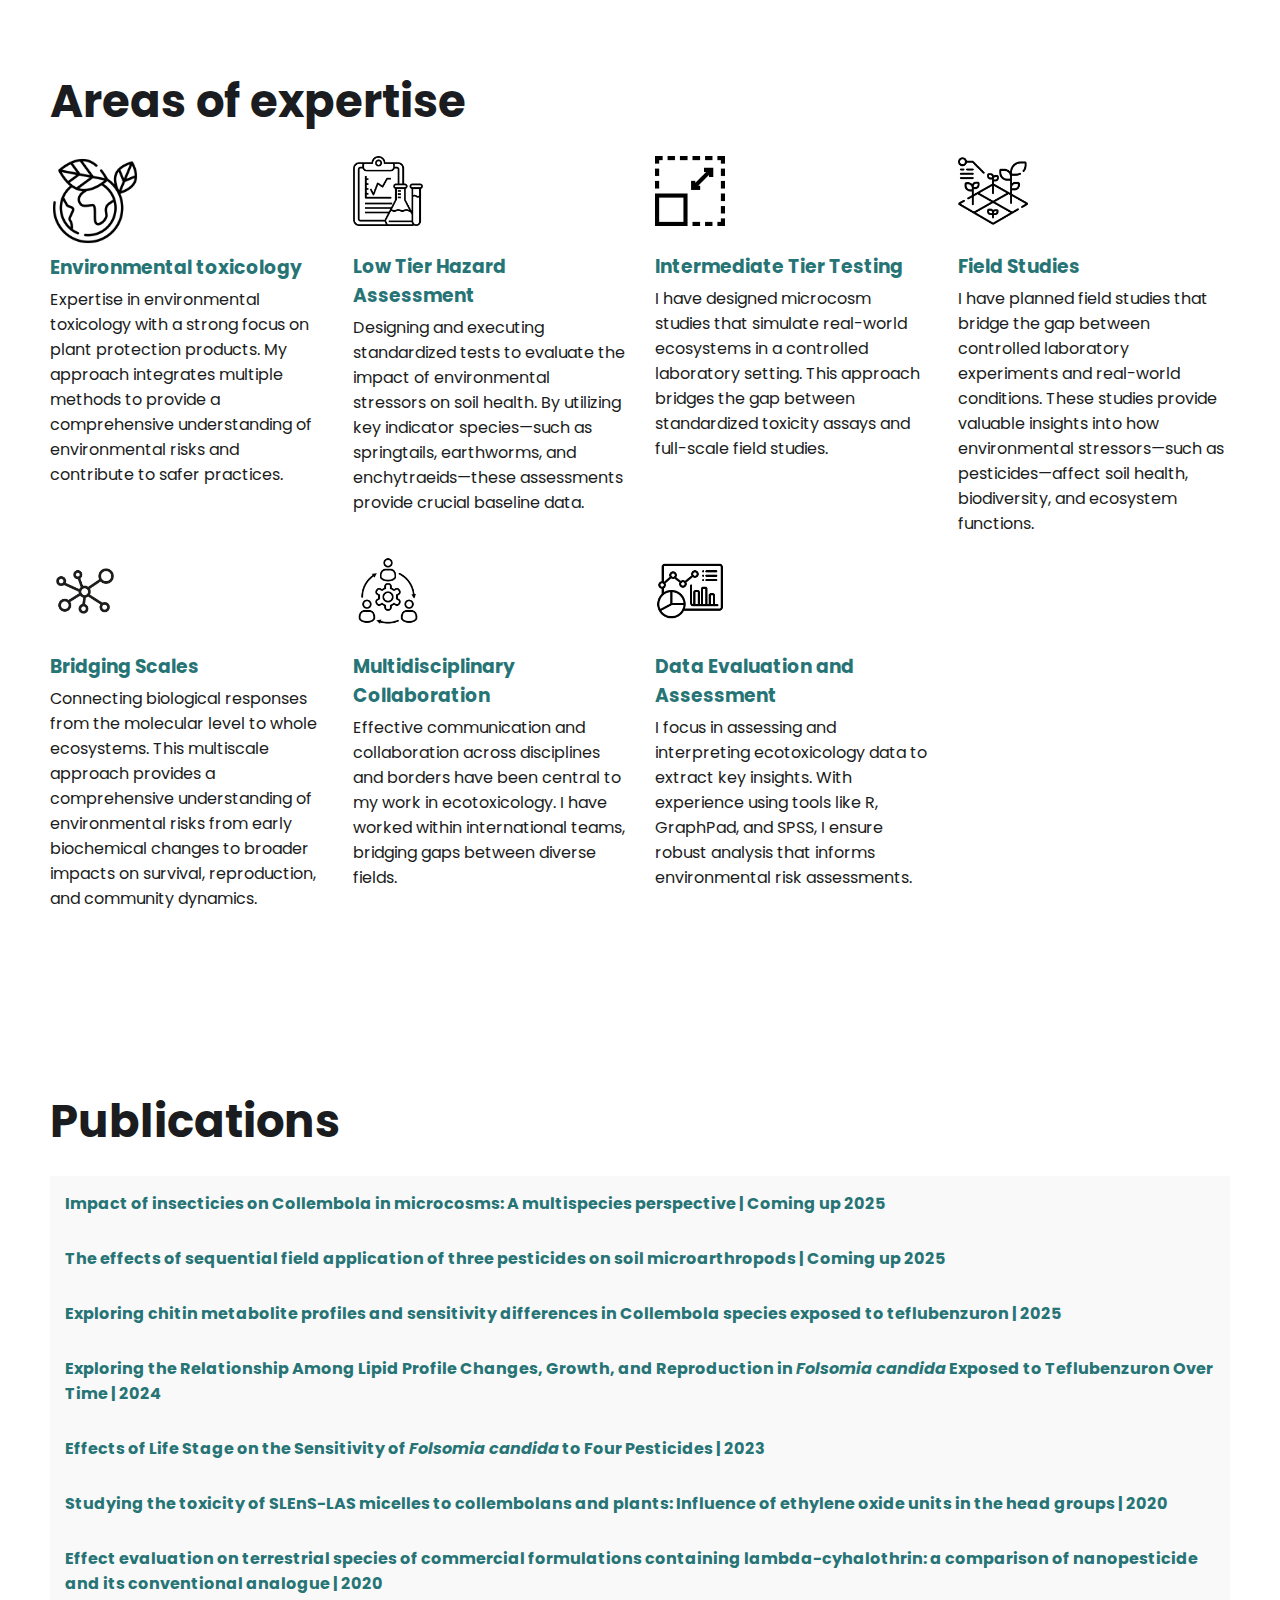
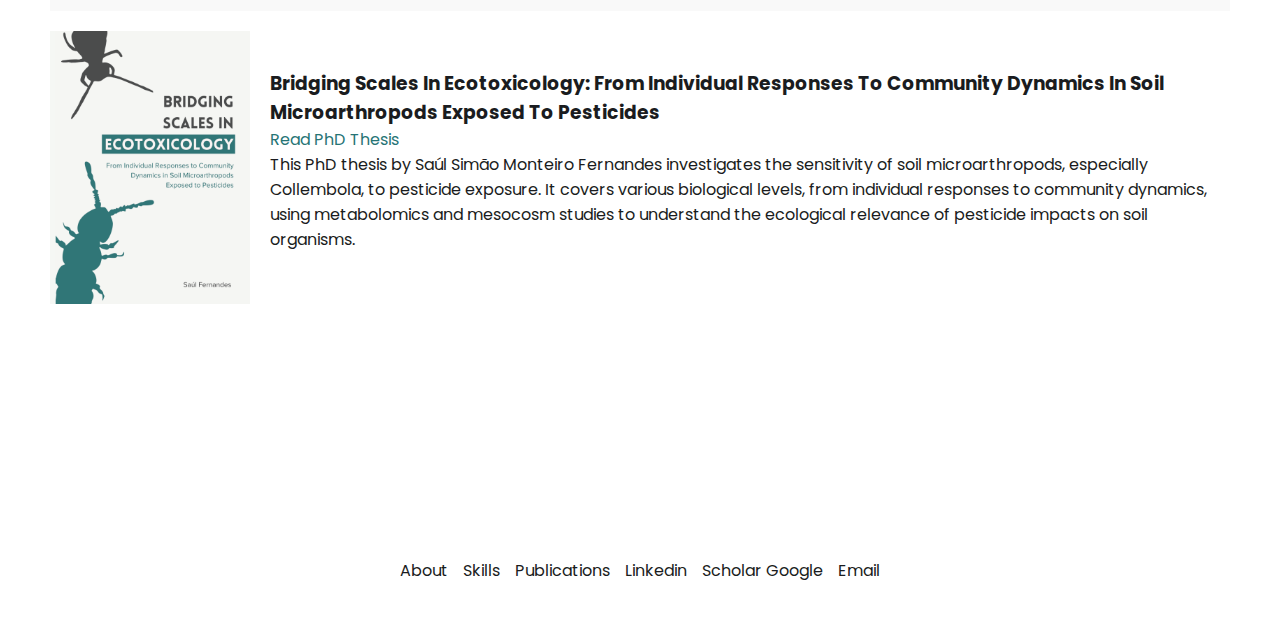
==== commit 337fa4e1: "new publications" ====
--- a/index.html
+++ b/index.html
@@ -169,16 +169,38 @@
                      
         <section id="publications" class="publications-section"></section>
             <h2>Publications</h2>
+            <div class="pub-container">
               <div class="pub-container">
-                      <div class="pub-item" id="pub1">
-                      <div class="pub-question"><a href="#pub1">Exploring chitin metabolite profiles and sensitivity differences in Collembola species exposed to teflubenzuron | 2025</a></div>
+
+                <div class="pub-container">
+                  <div class="pub-item" id="pub7">
+                      <div class="pub-question"><a href="#pub7">Impact of insecticies on Collembola in microcosms: A multispecies perspective | Coming up 2025</a></div>
+                      <div class="pub-answer">
+                          <p>Authors: Saúl Fernandes, Laura Menezes, Matty P. Berg, Cornelis A.M. van Gestel.</p>
+                          <p>This study evaluates the effects of the insecticide teflubenzuron on the survival and reproduction of different Collembola species in a mixed community. The research demonstrates species-specific responses, linked to traits of the animals. The findings highlight the importance of using multi-species approaches for pesticide risk assessment to better reflect ecological interactions and sensitivities.</p>
+                           </div>
+                  </div>
+              </div>
+              
+                <div class="pub-item" id="pub6">
+                    <div class="pub-question"><a href="#pub6">The effects of sequential field application of three pesticides on soil microarthropods | Coming up 2025</a></div>
+                    <div class="pub-answer">
+                        <p>Authors: Saúl Fernandes, Liyan Xie, Camilla Drocco, Cornelis A.M. van Gestel, Matty Berg, Martin Holmstrup, Stine Slotsbo, Bernhard Förster, Anja Coors.</p>
+                        <p>This study examines the impact of three pesticides—clopyralid (herbicide), cypermethrin (insecticide), and pyraclostrobin (fungicide)—applied individually and sequentially on soil microarthropods. The research assesses short- and long-term effects on Collembola and Acari in field conditions, contributing valuable insights for environmental risk assessments of pesticide mixtures.</p>
+                                            </div>
+                </div>
+            </div>
+                        <div class="pub-container">
+                      <div class="pub-item" id="pub5">
+                      <div class="pub-question"><a href="#pub5">Exploring chitin metabolite profiles and sensitivity differences in Collembola species exposed to teflubenzuron | 2025</a></div>
                       <div class="pub-answer"><p>Authors: Saúl Fernandes, Diana Ilyaskina, Matty P Berg, Marja H Lamoree, Pim E G Leonards, Cornelis A M van Gestel.</p>
                       <p>This study explores how different Collembola species respond to the pesticide teflubenzuron, focusing on chitin metabolism and sensitivity. It highlights the need for species-specific risk assessments in environmental regulations.</p>
                       <p><a href="https://www.sciencedirect.com/science/article/pii/S0147651325001101?via%3Dihub" target="_blank">Read Paper</a></p></div>
                 </div>
+
                 <div class="pub-container">
-                  <div class="pub-item" id="pub2">
-                  <div class="pub-question"><a href="#pub2">Exploring the Relationship Among Lipid Profile Changes, Growth, and Reproduction in <i>Folsomia candida</i> Exposed to Teflubenzuron Over Time | 2024</a></div>
+                  <div class="pub-item" id="pub4">
+                  <div class="pub-question"><a href="#pub4">Exploring the Relationship Among Lipid Profile Changes, Growth, and Reproduction in <i>Folsomia candida</i> Exposed to Teflubenzuron Over Time | 2024</a></div>
                   <div class="pub-answer"><p>Authors: Diana Ilyaskina, Saúl Fernandes, Matty P. Berg, Marja H. Lamoree, Cornelis A. M. van Gestel, and Pim E. G. Leonards.</p>
                   <p>This study explores the effects of the insecticide teflubenzuron on <i>Folsomia candida</i>, linking lipid profile changes with reproduction and stress. Findings suggest lipid analysis can serve as an early-warning tool for pesticide-induced reproductive disturbances.</p>
                   <p><a href="https://setac.onlinelibrary.wiley.com/doi/full/10.1002/etc.5851" target="_blank">Read Paper</a></p>
@@ -197,8 +219,8 @@
           </div>
           
           <div class="pub-container">
-            <div class="pub-item" id="pub4">
-              <div class="pub-question"><a href="#pub4">Studying the toxicity of SLEnS-LAS micelles to collembolans and plants: Influence of ethylene oxide units in the head groups | 2020</a></div>
+            <div class="pub-item" id="pub2">
+              <div class="pub-question"><a href="#pub2">Studying the toxicity of SLEnS-LAS micelles to collembolans and plants: Influence of ethylene oxide units in the head groups | 2020</a></div>
               <div class="pub-answer">
                 <p>Authors: S. Fernandes, V. Nogueira, F. Antunes, I. Lopes, R. Pereira.</p>
                 <p>This study evaluates the ecotoxicity of mixed micelles of linear alkylbenzene sulfonic acid (LAS) and ether sulfate-based surfactants (SLEnS) on soil organisms. Findings show that micelles with fewer ethylene oxide (EO) units are more toxic to <i>Folsomia candida</i>, and formulations with higher EO units are less hazardous, suggesting more sustainable surfactant designs.</p>
@@ -208,8 +230,8 @@
           </div>
         </div>
         <div class="pub-container">
-          <div class="pub-item" id="pub5">
-            <div class="pub-question"><a href="#pub5">Effect evaluation on terrestrial species of commercial formulations containing lambda-cyhalothrin: a comparison of nanopesticide and its conventional analogue | 2020</a></div>
+          <div class="pub-item" id="pub1">
+            <div class="pub-question"><a href="#pub1">Effect evaluation on terrestrial species of commercial formulations containing lambda-cyhalothrin: a comparison of nanopesticide and its conventional analogue | 2020</a></div>
             <div class="pub-answer">
               <p>Authors: Tatiana Andreani, Cláudio Matusse, Marta Gomes, Saul Fernandes, Anabela Cachada, Ruth Pereira.</p>
               <p>This study compares the toxicity of conventional and nanoencapsulated formulations of lambda-cyhalothrin on soil invertebrates and terrestrial plants. The findings highlight the increased toxicity of the nanoencapsulated insecticide on <i>Folsomia candida</i> and its impact on plant germination, underlining the importance of further ecotoxicological assessments for nanopesticides.</p>
--- a/styles.css
+++ b/styles.css
@@ -188,7 +188,7 @@
   display: flex;
   flex-direction: column;
   align-items: flex-start;
-  padding: 0 50px; 
+  padding: 0 40px; 
   margin-top: 200px; /* Space after the previous section */
   width: 100%;
 }
@@ -422,7 +422,7 @@
     flex-direction: column; /* Stack items vertically on smaller screens */
     align-items: center; /* Center the footer content */
     justify-content: center; /* Center the content vertically */
-    margin-bottom: 50px;
+    margin-bottom: 70px;
 
   }
 
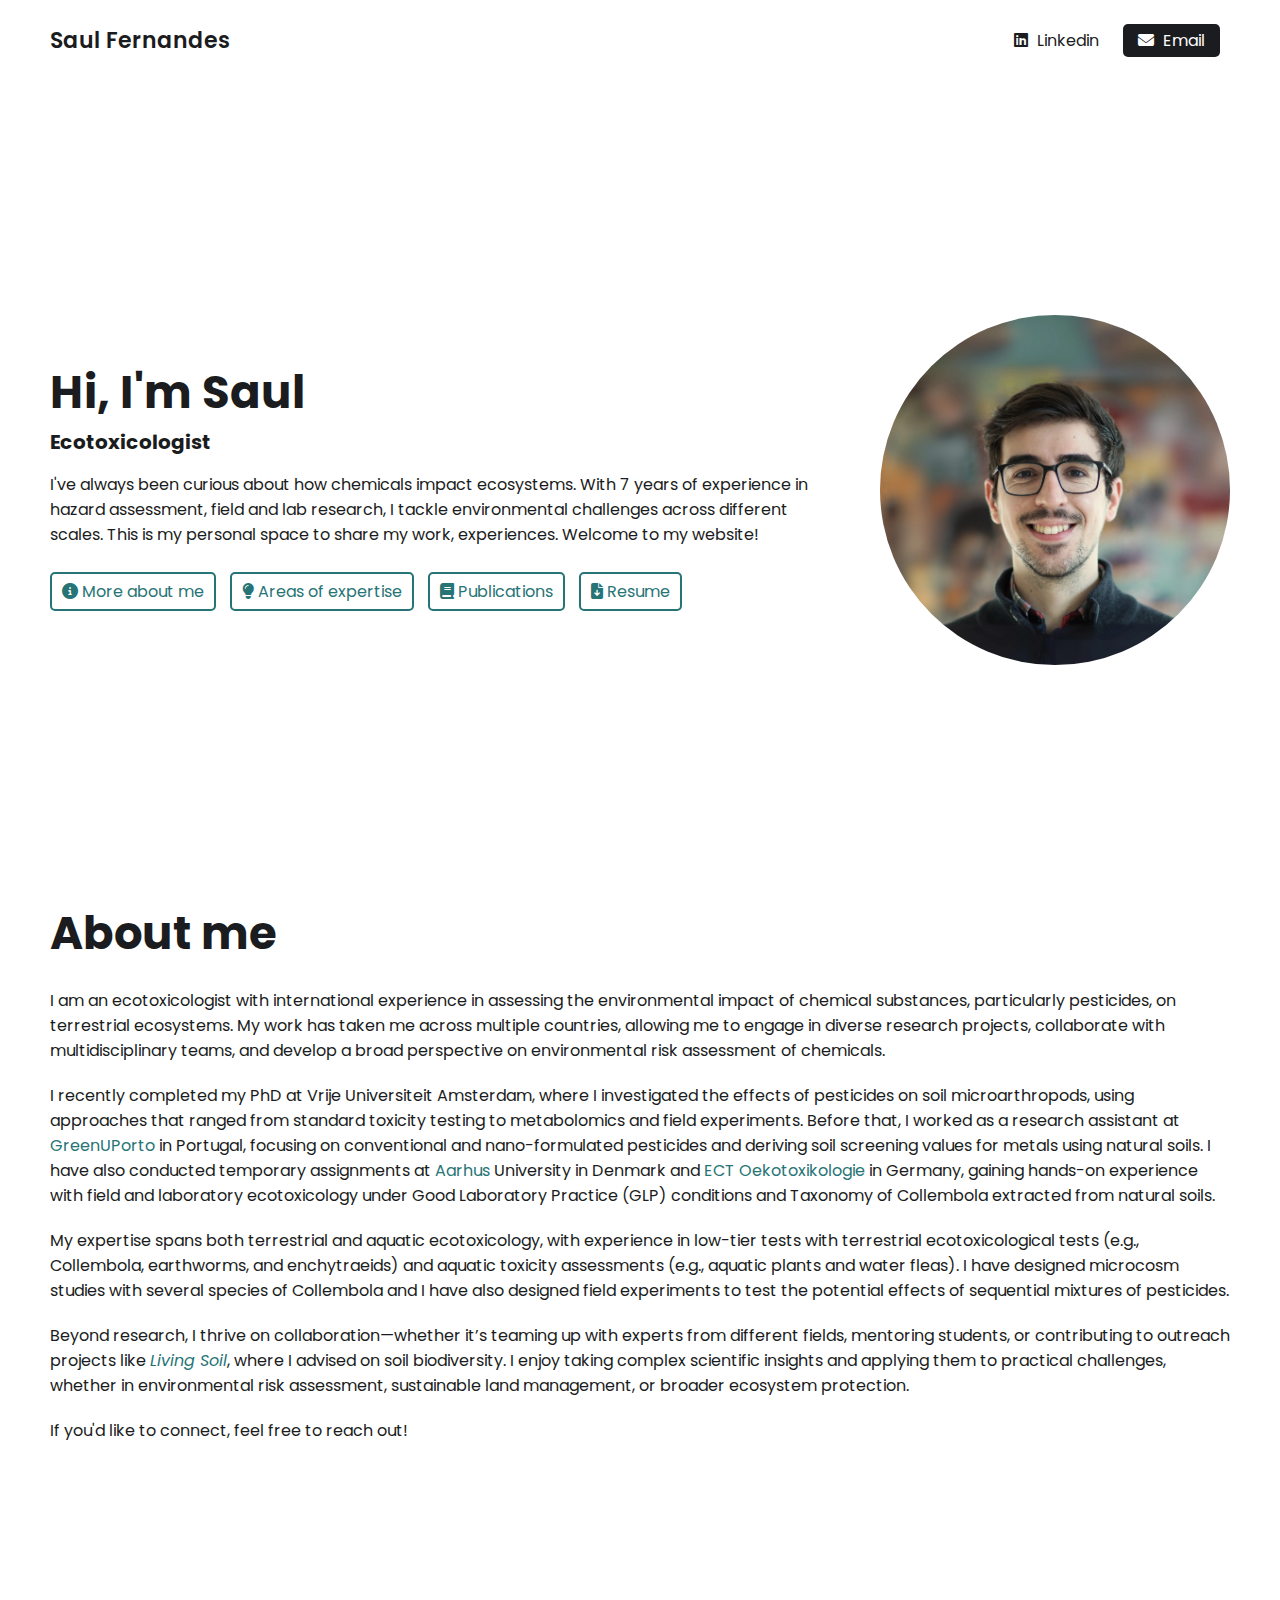
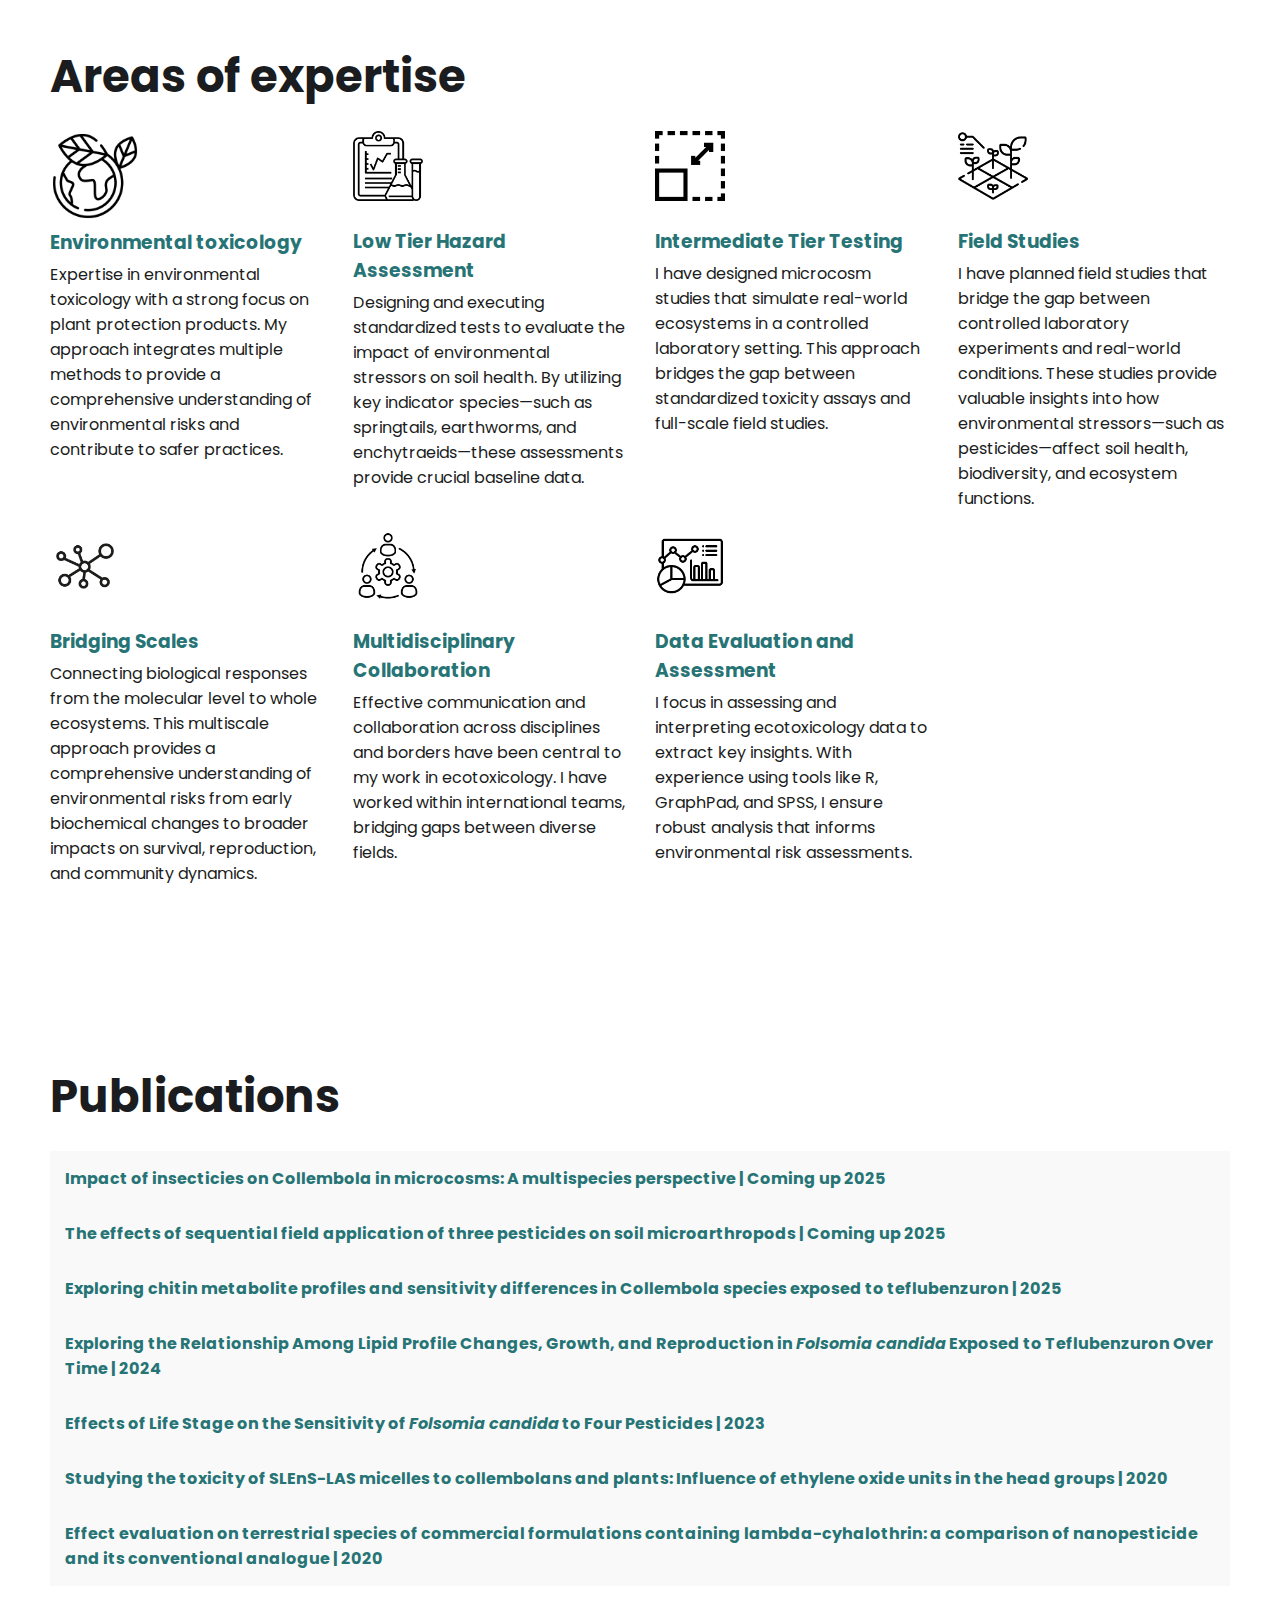
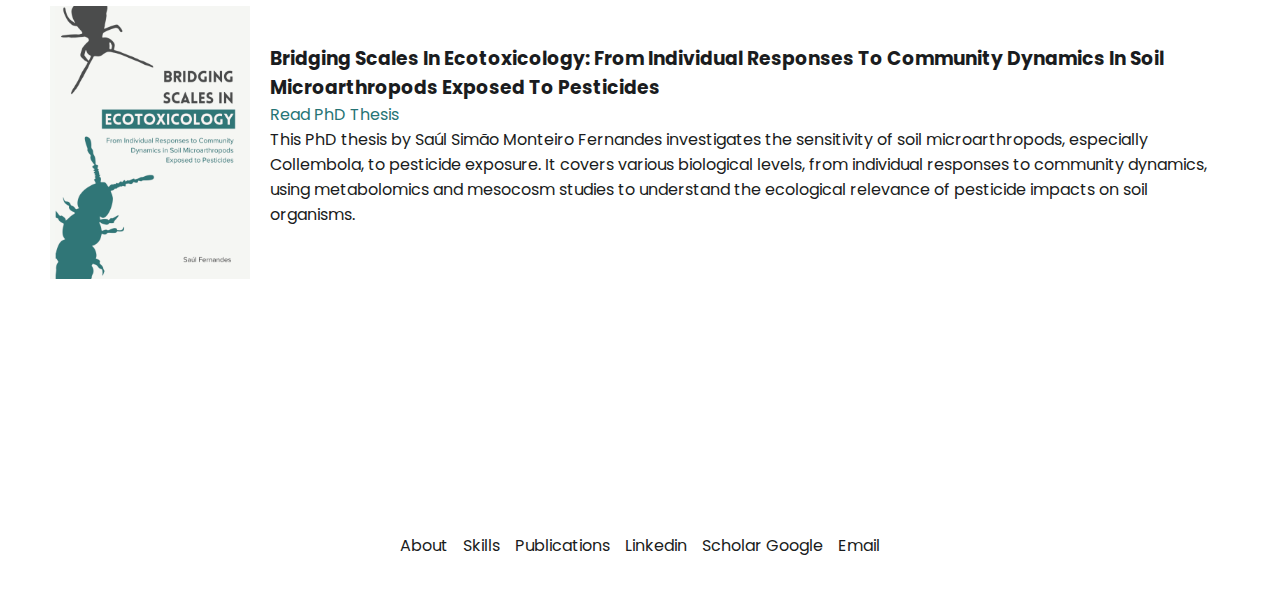
==== commit b4083811: "update text" ====
--- a/index.html
+++ b/index.html
@@ -10,7 +10,7 @@
     <link href="https://fonts.googleapis.com/css2?family=Poppins:wght@400;600&display=swap" rel="stylesheet">
 
     <link rel="stylesheet" href="https://cdnjs.cloudflare.com/ajax/libs/font-awesome/6.7.2/css/all.min.css" integrity="sha512-Evv84Mr4kqVGRNSgIGL/F/aIDqQb7xQ2vcrdIwxfjThSH8CSR7PBEakCr51Ck+w+/U6swU2Im1vVX0SVk9ABhg==" crossorigin="anonymous" referrerpolicy="no-referrer" />
-
+    <script src="https://www.google.com/recaptcha/api.js" async defer></script>
     <link rel="stylesheet" href="styles.css">
     <title>Saul Fernandes</title>
 </head>
@@ -27,10 +27,10 @@
                 <span>Linkedin</span>
             </a>
 
-            <a href="mailto:saulmfernandes@outlook.com">
-                <i class="fa-solid fa-envelope"></i>
-                <span>Email</span>
-            </a>
+                <a href="contact.html">
+                  <i class="fa-solid fa-envelope"></i>
+                  <span>Email</span>
+                  </a>
         </div>
      </nav>
 
@@ -42,7 +42,7 @@
           <div class="text">
             <h2>Hi, I'm Saul </h2>
             <h1> Ecotoxicologist</h1>
-            <p>I've always been curious about how chemicals impact ecosystems. With 7 years of experience in hazard assessment, field and lab research, I tackle environmental challenges across different scales. This is my personal space to share my work, experiences, and insights on ecotoxicology. Welcome to my website!
+            <p>I've always been curious about how chemicals impact ecosystems. With 7 years of experience in hazard assessment, field and lab research, I tackle environmental challenges across different scales. This is my personal space to share my work, experiences. Welcome to my website!
     
             <div class="links">
 
@@ -85,7 +85,7 @@
 
             <p>Beyond research, I thrive on collaboration—whether it’s teaming up with experts from different fields, mentoring students, or contributing to outreach projects like <i><a href="https://insideoutside.nl/Living-Soil#:~:text=Studio%20Lecture%202023%3A%20Lecture%20on%20Symbiotic%20underground%20networks%20given%20by%20Justin%20Stewart%2C%20evolutionary%20ecologist%20/%20VU%20Amsterdam%20and%20Saul%20Fernandes%2C%20ecotoxicologist%20and%20collembola%20expert%20/%20VU%20Amsterdam." target="_blank">Living Soil</a></i>, where I advised on soil biodiversity. I enjoy taking complex scientific insights and applying them to practical challenges, whether in environmental risk assessment, sustainable land management, or broader ecosystem protection.</p>
 
-            <p>I want to understand how human activities impact ecosystems and contribute to more sustainable environmental solutions. If you'd like to connect, feel free to reach out!</p>
+            <p>If you'd like to connect, feel free to reach out!</p>
 
 
          <!--SECTION 3: SKILLS-->
@@ -263,7 +263,7 @@
           <a href="#publications">Publications</a>
           <a href="https://www.linkedin.com/in/saulmfernandes/" target="_blank" rel="noopener noreferrer"><span>Linkedin</span></a>
           <a href="https://scholar.google.com/citations?hl=en&user=Pa9dKQcAAAAJ&view_op=list_works&sortby=pubdate"><span>Scholar Google</span></a>
-          <a href="mailto:saulmfeernandes@outlook.com">    <span>Email</span></a>
+          <a href="contact.html">   <span>Email</span></a>
       </nav>
   </div>
 </footer>
--- a/styles.css
+++ b/styles.css
@@ -292,6 +292,79 @@
   color: #267475; /* Highlight color on hover */
 }
 
+/* CONTACT FORM STYLING */
+.contact-section {
+  max-width: 800px;
+  margin: 100px auto; /* Centering the form */
+  padding: 40px;
+  background: #f9f9f9;
+  border-radius: 10px;
+  box-shadow: 0 4px 8px rgba(0, 0, 0, 0.1);
+}
+
+.contact-section h1 {
+  font-size: 32px;
+  color: var(--subtitle-color);
+  text-align: center;
+  margin-bottom: 20px;
+}
+
+.contact-section form {
+  display: flex;
+  flex-direction: column;
+  gap: 15px;
+}
+
+.contact-section label {
+  font-size: 18px;
+  color: var(--text-color);
+}
+
+.contact-section input,
+.contact-section textarea {
+  width: 100%;
+  padding: 12px;
+  font-size: 16px;
+  border: 2px solid var(--link-color);
+  border-radius: 5px;
+  background: #fff;
+  color: #808080;
+}
+
+.contact-section input:focus,
+.contact-section textarea:focus {
+  border-color: var(--text-color);
+  outline: none;
+}
+
+.contact-section textarea {
+  height: 150px;
+  resize: none;
+}
+
+/* reCAPTCHA styling */
+.contact-section .g-recaptcha {
+  display: flex;
+  justify-content: center;
+  margin-top: 10px;
+}
+
+/* Submit Button */
+.contact-section button {
+  background: var(--link-color);
+  color: white;
+  font-size: 18px;
+  padding: 12px;
+  border: none;
+  border-radius: 5px;
+  cursor: pointer;
+  transition: 0.3s ease;
+}
+
+.contact-section button:hover {
+  background: var(--text-color);
+}
+
 
 
 /* Ensuring the layout is responsive */
@@ -514,6 +587,29 @@
     font-size: 16px; /* Smaller text for paragraphs */
   }
 
-
+  @media (max-width: 600px) {
+    .contact-section {
+      width: 90%;
+      padding: 20px;
+    }
+  
+    .contact-section h1 {
+      font-size: 28px;
+    }
+  
+    .contact-section label {
+      font-size: 16px;
+    }
+  
+    .contact-section input,
+    .contact-section textarea {
+      font-size: 14px;
+    }
+  
+    .contact-section button {
+      font-size: 16px;
+    }
+  }
+  
 }
 }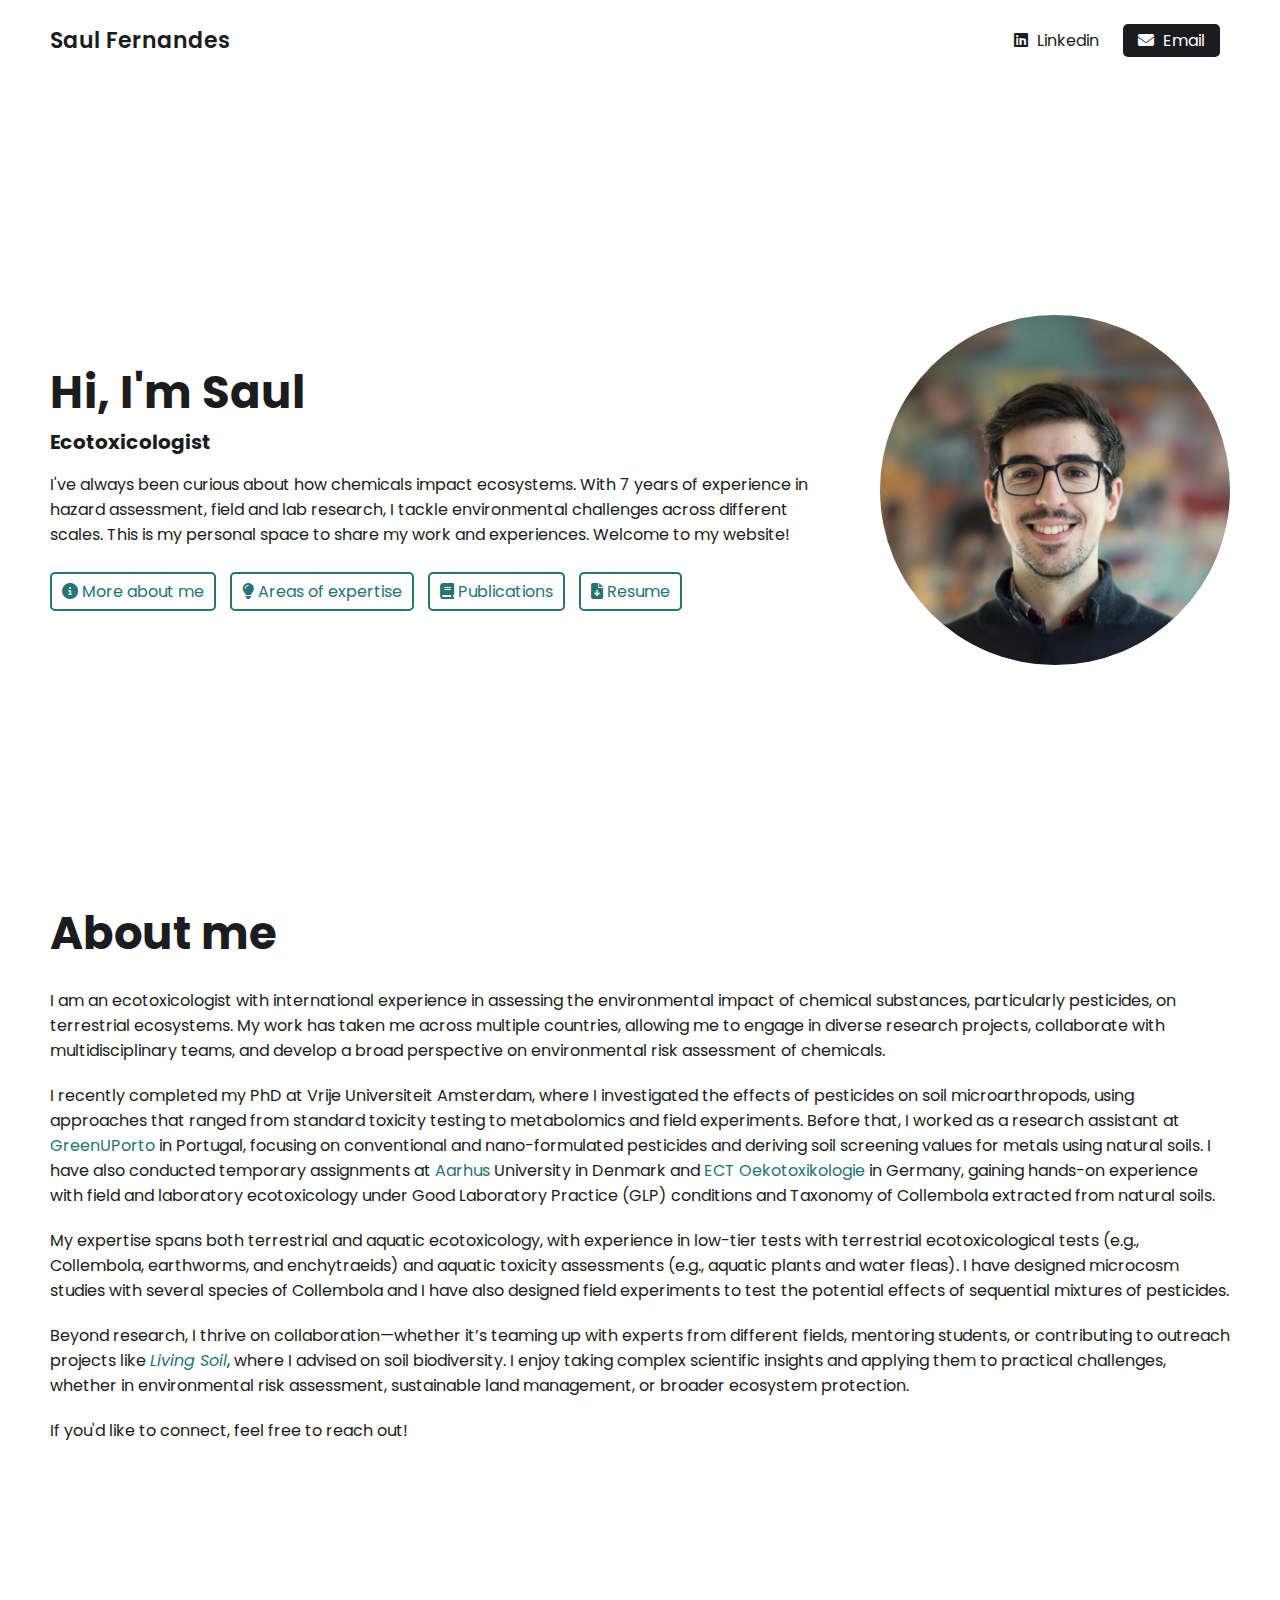
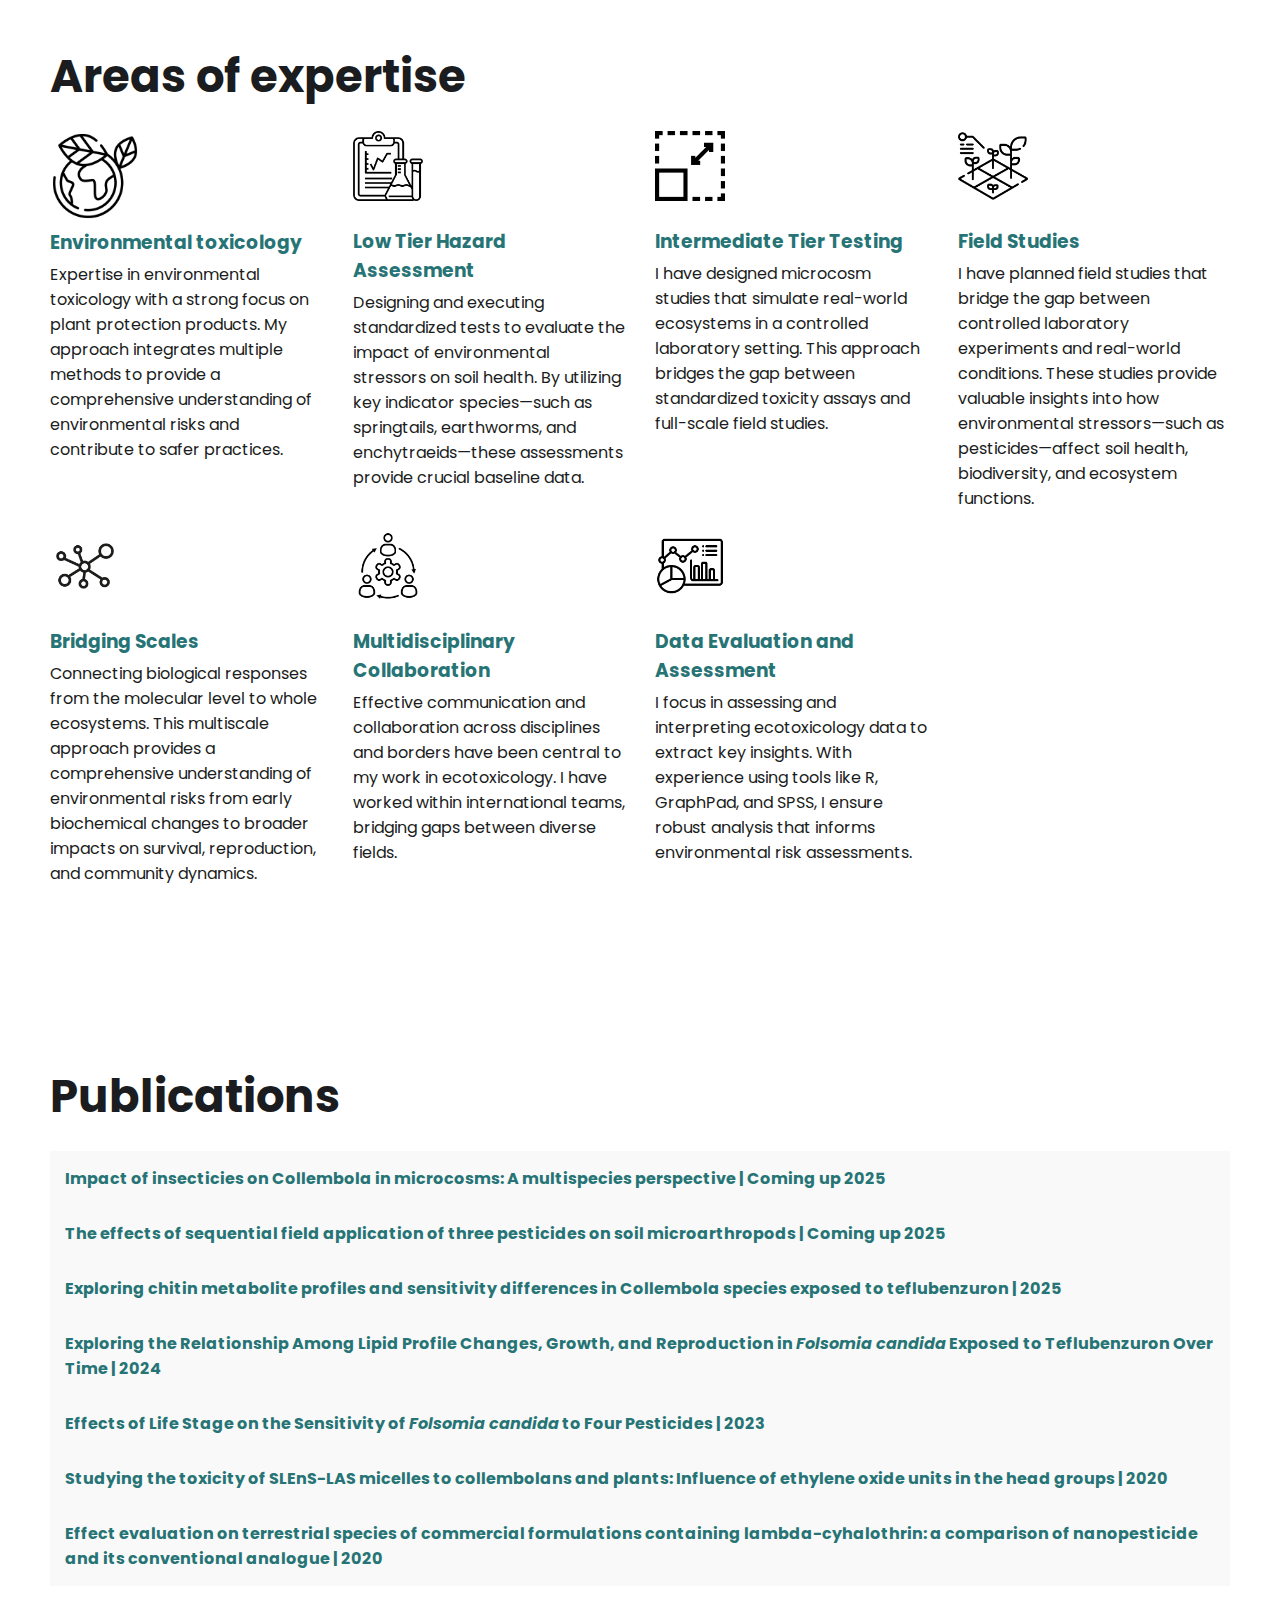
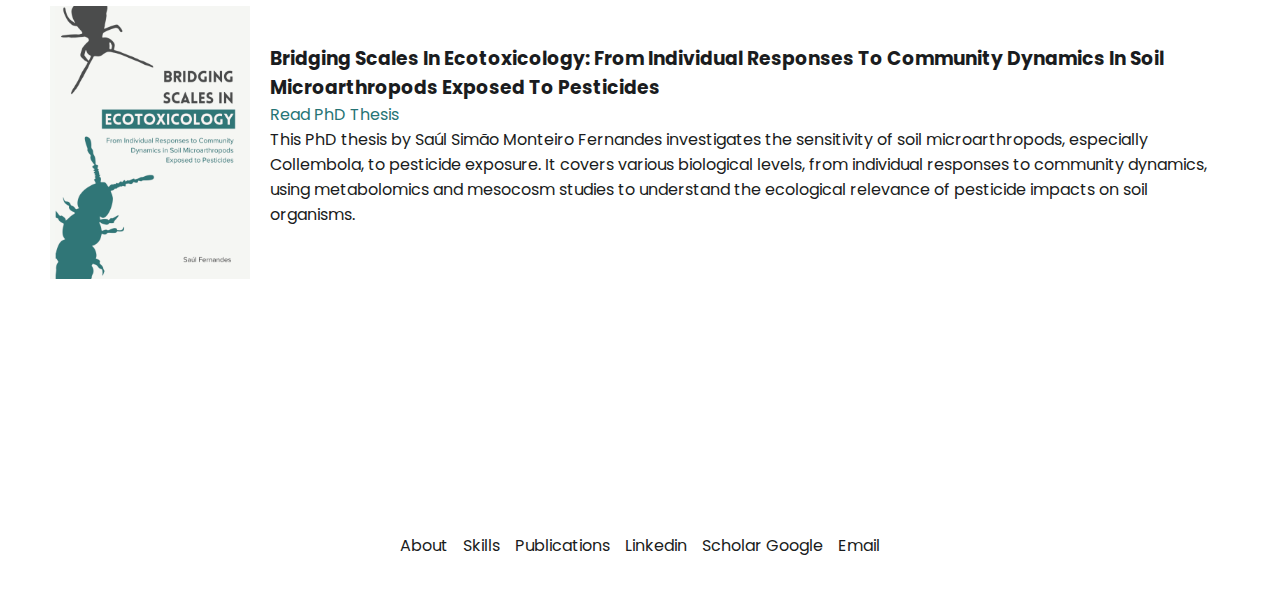
==== commit 75d61440: "Update index.html" ====
--- a/index.html
+++ b/index.html
@@ -42,7 +42,7 @@
           <div class="text">
             <h2>Hi, I'm Saul </h2>
             <h1> Ecotoxicologist</h1>
-            <p>I've always been curious about how chemicals impact ecosystems. With 7 years of experience in hazard assessment, field and lab research, I tackle environmental challenges across different scales. This is my personal space to share my work, experiences. Welcome to my website!
+            <p>I've always been curious about how chemicals impact ecosystems. With 7 years of experience in hazard assessment, field and lab research, I tackle environmental challenges across different scales. This is my personal space to share my work and experiences. Welcome to my website!
     
             <div class="links">
 
